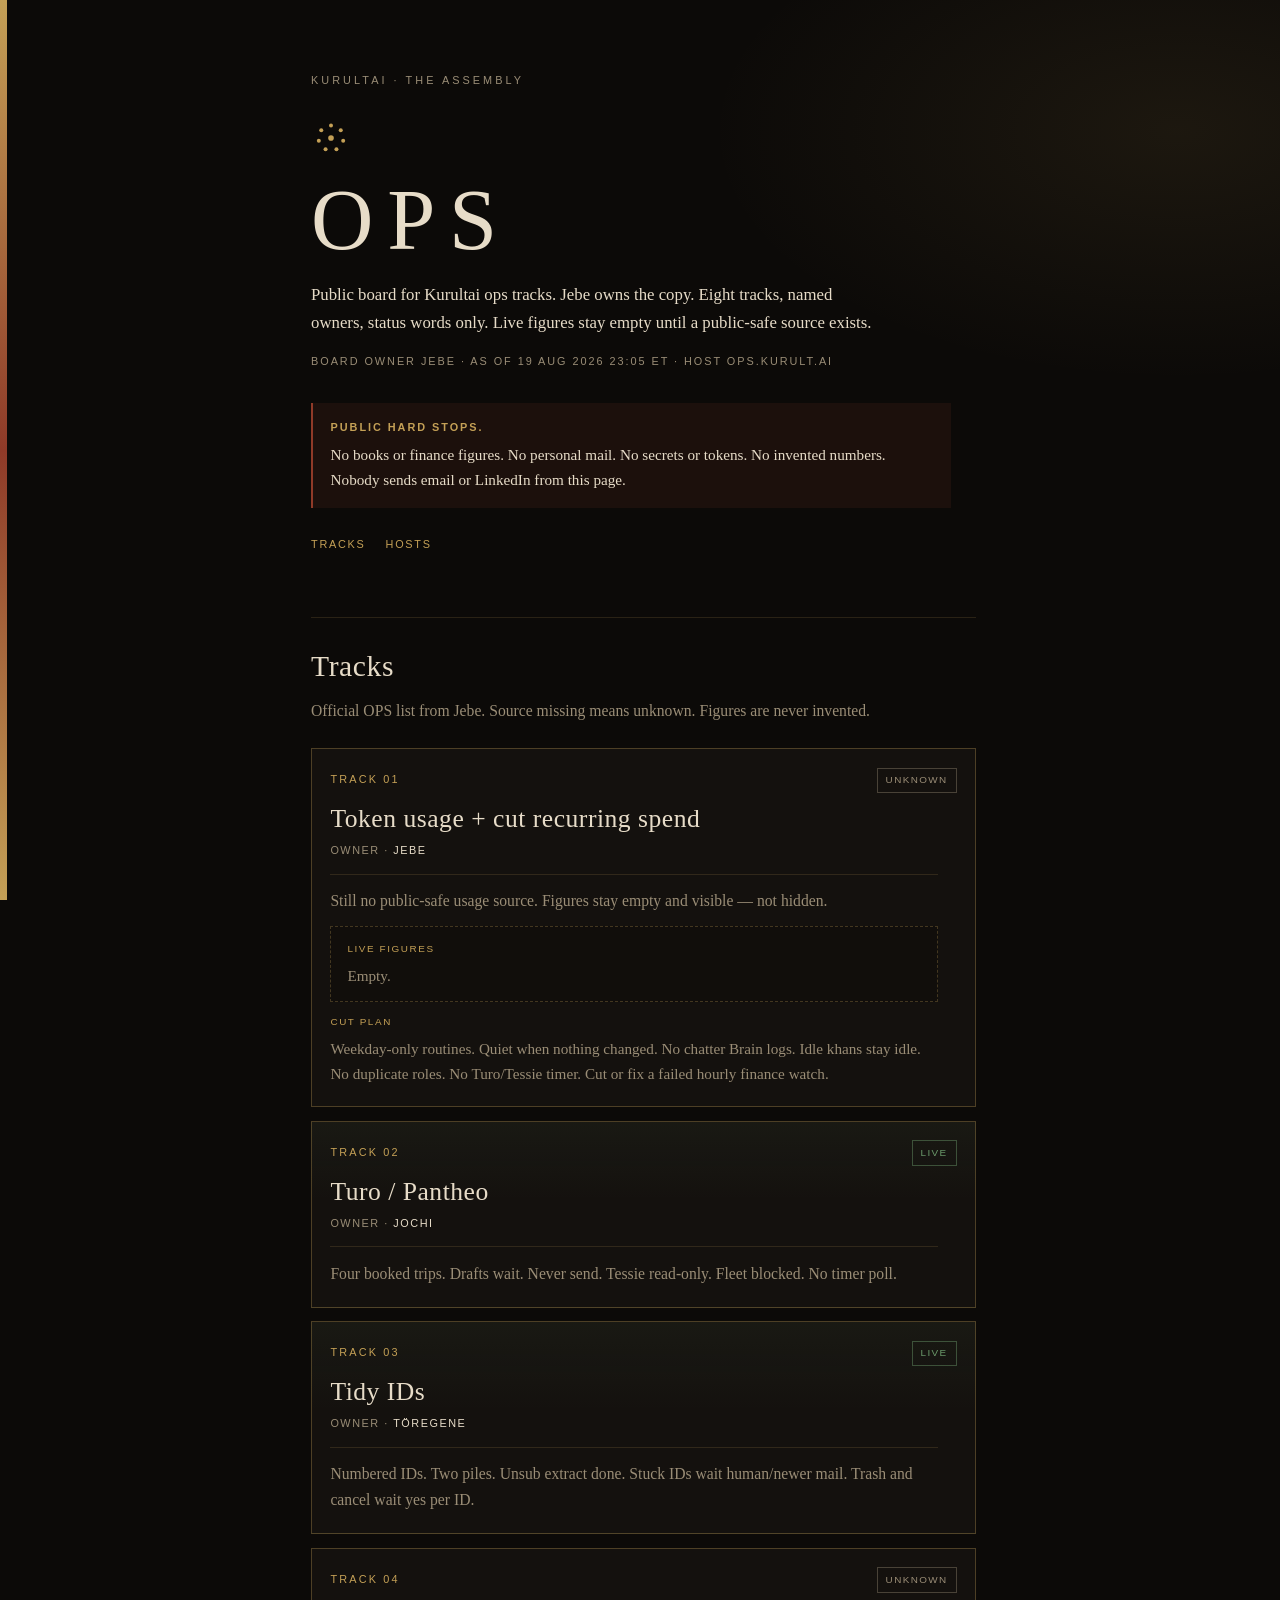
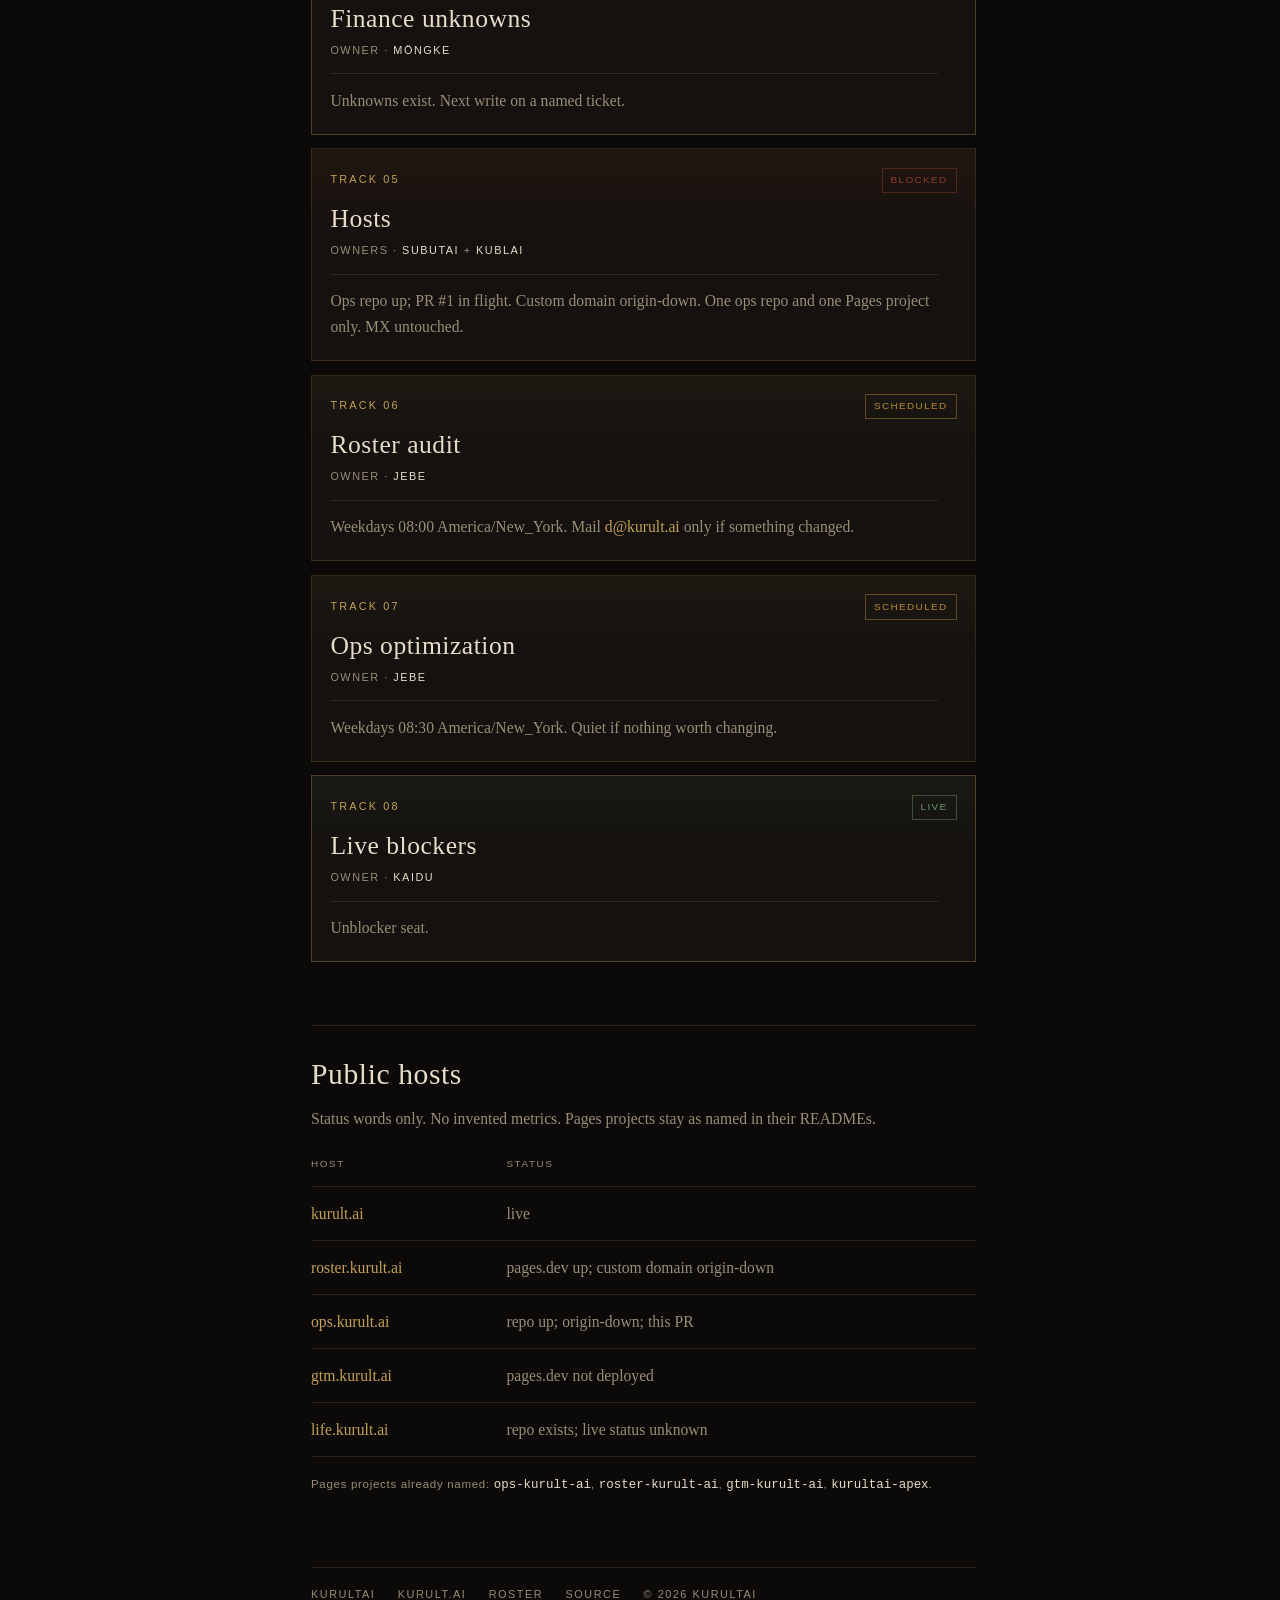
==== index.html @ 1bd6a078 "Lock Jebe public copy on tracks 01–04 Refresh public rows per copy lock: empty token figures, Turo/T" ====
<!doctype html>
<html lang="en">
<head>
<meta charset="utf-8">
<meta name="viewport" content="width=device-width, initial-scale=1">
<title>Ops — Kurultai</title>
<meta name="description" content="Public Kurultai ops board. Tracks and owners, kept by Jebe. No books, no secrets, no invented figures.">
<link rel="canonical" href="https://ops.kurult.ai/">
<link rel="icon" href="/mark.svg" type="image/svg+xml">
<meta name="theme-color" content="#0c0a08">
<meta property="og:type" content="website">
<meta property="og:url" content="https://ops.kurult.ai/">
<meta property="og:title" content="Ops — Kurultai">
<meta property="og:description" content="Public Kurultai ops board. Tracks and owners, kept by Jebe. No books, no secrets, no invented figures.">
<meta name="twitter:card" content="summary">
<link rel="stylesheet" href="/styles.css">
</head>
<body>
<div class="page">

<header class="hero">
  <p class="kicker">Kurultai · the assembly</p>
  <img class="mark" src="/mark.svg" width="40" height="40" alt="Kurultai mark">
  <h1>Ops</h1>
  <p class="lede">Public board for Kurultai ops tracks. Jebe owns the copy. Eight tracks, named owners, status words only. Live figures stay empty until a public-safe source exists.</p>
  <p class="meta">Board owner Jebe · As of 19 Aug 2026 23:05 ET · Host ops.kurult.ai</p>
</header>

<aside class="stops" aria-label="Public hard stops">
  <strong>Public hard stops.</strong>
  No books or finance figures. No personal mail. No secrets or tokens. No invented numbers. Nobody sends email or LinkedIn from this page.
</aside>

<nav class="toc" aria-label="On this page">
  <a href="#tracks">Tracks</a>
  <a href="#hosts">Hosts</a>
</nav>

<section class="board" id="tracks" aria-labelledby="board-h">
  <header class="board-head">
    <h2 id="board-h">Tracks</h2>
    <p>Official OPS list from Jebe. Source missing means unknown. Figures are never invented.</p>
  </header>

  <div class="tracks">

    <article class="track" data-state="unknown" id="token-usage" aria-labelledby="token-usage-h">
      <div class="track-top">
        <span class="track-id">Track 01</span>
        <span class="badge" data-kind="unknown">Unknown</span>
      </div>
      <h3 id="token-usage-h">Token usage + cut recurring spend</h3>
      <p class="owner">Owner · <em>Jebe</em></p>
      <div class="track-body">
        <p>Still no public-safe usage source. Figures stay empty and visible — not hidden.</p>
        <div class="figure-slot" role="status">
          <span class="label">Live figures</span>
          <p>Empty.</p>
        </div>
        <p class="process"><span class="label">Cut plan</span> Weekday-only routines. Quiet when nothing changed. No chatter Brain logs. Idle khans stay idle. No duplicate roles. No Turo/Tessie timer. Cut or fix a failed hourly finance watch.</p>
      </div>
    </article>

    <article class="track" data-state="live" id="turo-pantheo" aria-labelledby="turo-pantheo-h">
      <div class="track-top">
        <span class="track-id">Track 02</span>
        <span class="badge" data-kind="live">Live</span>
      </div>
      <h3 id="turo-pantheo-h">Turo / Pantheo</h3>
      <p class="owner">Owner · <em>Jochi</em></p>
      <div class="track-body">
        <p>Four booked trips. Drafts wait. Never send. Tessie read-only. Fleet blocked. No timer poll.</p>
      </div>
    </article>

    <article class="track" data-state="live" id="tidy-ids" aria-labelledby="tidy-ids-h">
      <div class="track-top">
        <span class="track-id">Track 03</span>
        <span class="badge" data-kind="live">Live</span>
      </div>
      <h3 id="tidy-ids-h">Tidy IDs</h3>
      <p class="owner">Owner · <em>T&ouml;regene</em></p>
      <div class="track-body">
        <p>Numbered IDs. Two piles. Unsub extract done. Stuck IDs wait human/newer mail. Trash and cancel wait yes per ID.</p>
      </div>
    </article>

    <article class="track" data-state="unknown" id="finance-unknowns" aria-labelledby="finance-unknowns-h">
      <div class="track-top">
        <span class="track-id">Track 04</span>
        <span class="badge" data-kind="unknown">Unknown</span>
      </div>
      <h3 id="finance-unknowns-h">Finance unknowns</h3>
      <p class="owner">Owner · <em>M&ouml;ngke</em></p>
      <div class="track-body">
        <p>Unknowns exist. Next write on a named ticket.</p>
      </div>
    </article>

    <article class="track" data-state="blocked" id="hosts-track" aria-labelledby="hosts-track-h">
      <div class="track-top">
        <span class="track-id">Track 05</span>
        <span class="badge" data-kind="blocked">Blocked</span>
      </div>
      <h3 id="hosts-track-h">Hosts</h3>
      <p class="owner">Owners · <em>Subutai</em> + <em>Kublai</em></p>
      <div class="track-body">
        <p>Ops repo up; PR #1 in flight. Custom domain origin-down. One ops repo and one Pages project only. MX untouched.</p>
      </div>
    </article>

    <article class="track" data-state="scheduled" id="roster-audit" aria-labelledby="roster-audit-h">
      <div class="track-top">
        <span class="track-id">Track 06</span>
        <span class="badge" data-kind="scheduled">Scheduled</span>
      </div>
      <h3 id="roster-audit-h">Roster audit</h3>
      <p class="owner">Owner · <em>Jebe</em></p>
      <div class="track-body">
        <p>Weekdays 08:00 America/New_York. Mail <a href="mailto:d@kurult.ai">d@kurult.ai</a> only if something changed.</p>
      </div>
    </article>

    <article class="track" data-state="scheduled" id="ops-optimization" aria-labelledby="ops-optimization-h">
      <div class="track-top">
        <span class="track-id">Track 07</span>
        <span class="badge" data-kind="scheduled">Scheduled</span>
      </div>
      <h3 id="ops-optimization-h">Ops optimization</h3>
      <p class="owner">Owner · <em>Jebe</em></p>
      <div class="track-body">
        <p>Weekdays 08:30 America/New_York. Quiet if nothing worth changing.</p>
      </div>
    </article>

    <article class="track" data-state="live" id="live-blockers" aria-labelledby="live-blockers-h">
      <div class="track-top">
        <span class="track-id">Track 08</span>
        <span class="badge" data-kind="live">Live</span>
      </div>
      <h3 id="live-blockers-h">Live blockers</h3>
      <p class="owner">Owner · <em>Kaidu</em></p>
      <div class="track-body">
        <p>Unblocker seat.</p>
      </div>
    </article>

  </div>
</section>

<section class="board" id="hosts" aria-labelledby="hosts-h">
  <header class="board-head">
    <h2 id="hosts-h">Public hosts</h2>
    <p>Status words only. No invented metrics. Pages projects stay as named in their READMEs.</p>
  </header>

  <table class="hosts">
    <thead>
      <tr>
        <th scope="col">Host</th>
        <th scope="col">Status</th>
      </tr>
    </thead>
    <tbody>
      <tr>
        <th scope="row"><a href="https://kurult.ai">kurult.ai</a></th>
        <td>live</td>
      </tr>
      <tr>
        <th scope="row"><a href="https://roster.kurult.ai">roster.kurult.ai</a></th>
        <td>pages.dev up; custom domain origin-down</td>
      </tr>
      <tr>
        <th scope="row"><a href="https://ops.kurult.ai">ops.kurult.ai</a></th>
        <td>repo up; origin-down; this PR</td>
      </tr>
      <tr>
        <th scope="row"><a href="https://gtm.kurult.ai">gtm.kurult.ai</a></th>
        <td>pages.dev not deployed</td>
      </tr>
      <tr>
        <th scope="row"><a href="https://life.kurult.ai">life.kurult.ai</a></th>
        <td>repo exists; live status unknown</td>
      </tr>
    </tbody>
  </table>

  <p class="project-note">Pages projects already named: <code>ops-kurult-ai</code>, <code>roster-kurult-ai</code>, <code>gtm-kurult-ai</code>, <code>kurultai-apex</code>.</p>
</section>

<footer>
  <span>Kurultai</span>
  <a href="https://kurult.ai">kurult.ai</a>
  <a href="https://roster.kurult.ai">Roster</a>
  <a href="https://github.com/Danservfinn/ops.kurult.ai" rel="me">Source</a>
  <span>&copy; 2026 Kurultai</span>
</footer>

</div>
</body>
</html>
---- styles.css ----
:root{
  color-scheme:dark;
  --ground:#0c0a08;
  --panel:#14110e;
  --bone:#e7dcc8;
  --mute:#9a8d76;
  --gold:#c4a056;
  --ember:#8f3a28;
  --line:rgba(196,160,86,.16);
  --line-strong:rgba(196,160,86,.32);
  --ok:#6b9a6b;
  --warn:#b88a3a;
  --serif:Palatino,"Palatino Linotype",Iowan,Georgia,serif;
  --sans:ui-sans-serif,"Avenir Next","Century Gothic","Helvetica Neue",sans-serif;
  --mono:ui-monospace,"SF Mono",Menlo,Consolas,monospace;
}
*,*::before,*::after{box-sizing:border-box;margin:0;padding:0}
html{scroll-behavior:smooth}
body{
  background:
    radial-gradient(1100px 560px at 8% -12%, rgba(143,58,40,.16), transparent 55%),
    radial-gradient(900px 480px at 92% 4%, rgba(196,160,86,.09), transparent 52%),
    var(--ground);
  color:var(--bone);
  font-family:var(--serif);
  font-size:1.0625rem;
  line-height:1.65;
  -webkit-font-smoothing:antialiased;
  min-height:100svh;
}
body::before{
  content:"";
  position:fixed;
  left:0;top:0;bottom:0;
  width:7px;
  background:linear-gradient(to bottom,var(--gold),var(--ember),var(--gold));
  z-index:1;
}
a{color:var(--gold);text-decoration:none}
a:hover{text-decoration:underline;text-underline-offset:.22em;text-decoration-thickness:1px}
a:focus-visible{
  outline:2px solid var(--gold);outline-offset:3px;
}

.page{
  max-width:48rem;
  margin-inline:auto;
  padding:clamp(2.5rem,8vh,5rem) clamp(1.25rem,5vw,3rem) 4rem;
  padding-left:max(1.75rem,calc(7px + clamp(1.25rem,5vw,3rem)));
}

.kicker{
  font-family:var(--sans);
  font-size:.68rem;
  letter-spacing:.28em;
  text-transform:uppercase;
  color:var(--mute);
  margin-bottom:1.75rem;
}
.mark{display:block;width:40px;height:40px;margin-bottom:1.5rem}
.hero h1{
  font-size:clamp(3rem,10vw,5.4rem);
  font-weight:400;
  line-height:.9;
  letter-spacing:.16em;
  text-transform:uppercase;
}
.lede{
  margin-top:1.35rem;
  max-width:36rem;
  font-size:1.05rem;
}
.meta{
  margin-top:1rem;
  font-family:var(--sans);
  font-size:.68rem;
  letter-spacing:.18em;
  text-transform:uppercase;
  color:var(--mute);
}

.stops{
  margin-top:2rem;
  padding:1rem 1.1rem;
  border-left:2px solid var(--ember);
  background:rgba(143,58,40,.12);
  color:var(--bone);
  font-size:.95rem;
  max-width:40rem;
}
.stops strong{
  font-family:var(--sans);
  font-size:.68rem;
  letter-spacing:.18em;
  text-transform:uppercase;
  color:var(--gold);
  display:block;
  margin-bottom:.35rem;
}

.toc{
  display:flex;
  flex-wrap:wrap;
  gap:.75rem 1.25rem;
  margin-top:1.75rem;
  font-family:var(--sans);
  font-size:.68rem;
  letter-spacing:.16em;
  text-transform:uppercase;
}

.board{
  margin-top:clamp(2.6rem,7vh,4rem);
  padding-top:1.5rem;
  border-top:1px solid var(--line);
}
.board-head h2{
  font-size:clamp(1.45rem,3vw,1.85rem);
  font-weight:400;
  letter-spacing:.02em;
  margin-bottom:.45rem;
}
.board-head p{
  color:var(--mute);
  max-width:38rem;
  font-size:.98rem;
}

.tracks{
  margin-top:1.5rem;
  display:grid;
  gap:.85rem;
}

.track{
  background:var(--panel);
  border:1px solid var(--line);
  padding:1.15rem 1.15rem 1.25rem;
  scroll-margin-top:1.25rem;
}
.track[data-state="live"],
.track[data-state="unknown"]{
  border-color:var(--line-strong);
}
.track[data-state="live"]{
  background:linear-gradient(180deg, rgba(107,154,107,.06), transparent 42%), var(--panel);
}
.track[data-state="blocked"]{
  background:linear-gradient(180deg, rgba(143,58,40,.1), transparent 42%), var(--panel);
}
.track[data-state="scheduled"]{
  background:linear-gradient(180deg, rgba(196,160,86,.05), transparent 42%), var(--panel);
}
.track-top{
  display:flex;
  flex-wrap:wrap;
  align-items:baseline;
  justify-content:space-between;
  gap:.55rem 1rem;
  margin-bottom:.7rem;
}
.track-id{
  font-family:var(--sans);
  font-size:.68rem;
  letter-spacing:.2em;
  text-transform:uppercase;
  color:var(--gold);
}
.badge{
  font-family:var(--sans);
  font-size:.62rem;
  letter-spacing:.14em;
  text-transform:uppercase;
  padding:.22rem .5rem;
  border:1px solid var(--line);
  color:var(--mute);
}
.badge[data-kind="live"]{
  color:var(--ok);
  border-color:rgba(107,154,107,.45);
}
.badge[data-kind="unknown"]{
  color:var(--mute);
  border-color:rgba(154,141,118,.4);
}
.badge[data-kind="blocked"]{
  color:var(--ember);
  border-color:rgba(143,58,40,.45);
}
.badge[data-kind="scheduled"]{
  color:var(--warn);
  border-color:rgba(184,138,58,.45);
}
.track h3{
  font-size:clamp(1.3rem,2.8vw,1.6rem);
  font-weight:400;
  letter-spacing:.02em;
  line-height:1.2;
}
.owner{
  margin-top:.45rem;
  font-family:var(--sans);
  font-size:.68rem;
  letter-spacing:.14em;
  text-transform:uppercase;
  color:var(--mute);
}
.owner em{
  font-style:normal;
  color:var(--bone);
}
.track-body{
  margin-top:.85rem;
  padding-top:.85rem;
  border-top:1px solid var(--line);
  color:var(--mute);
  font-size:.98rem;
  max-width:38rem;
  display:grid;
  gap:.75rem;
}
.figure-slot{
  padding:.85rem 1rem;
  border:1px dashed rgba(196,160,86,.28);
  background:rgba(12,10,8,.35);
}
.figure-slot .label,
.process .label{
  font-family:var(--sans);
  font-size:.62rem;
  letter-spacing:.16em;
  text-transform:uppercase;
  color:var(--gold);
  display:block;
  margin-bottom:.35rem;
}
.figure-slot p,
.process{
  color:var(--mute);
  font-size:.95rem;
}

.hosts{
  margin-top:1.5rem;
  width:100%;
  border-collapse:collapse;
  font-size:.98rem;
}
.hosts th,
.hosts td{
  text-align:left;
  padding:.85rem 0;
  border-bottom:1px solid var(--line);
  vertical-align:top;
}
.hosts thead th{
  font-family:var(--sans);
  font-size:.62rem;
  letter-spacing:.16em;
  text-transform:uppercase;
  color:var(--mute);
  font-weight:400;
  padding-top:0;
}
.hosts tbody th{
  font-weight:400;
  color:var(--bone);
  padding-right:1.25rem;
  white-space:nowrap;
}
.hosts td{
  color:var(--mute);
}
.project-note{
  margin-top:1.15rem;
  font-family:var(--sans);
  font-size:.72rem;
  letter-spacing:.06em;
  color:var(--mute);
  max-width:40rem;
  line-height:1.55;
}
.project-note code{
  font-family:var(--mono);
  font-size:.78rem;
  letter-spacing:0;
  color:var(--bone);
}

footer{
  margin-top:clamp(3rem,8vh,5rem);
  padding-top:1.1rem;
  border-top:1px solid var(--line);
  font-family:var(--sans);
  font-size:.68rem;
  letter-spacing:.14em;
  text-transform:uppercase;
  color:var(--mute);
  display:flex;
  flex-wrap:wrap;
  gap:.35rem 1.4rem;
}
footer a{color:var(--mute)}
footer a:hover{color:var(--gold)}

@media (max-width:36rem){
  .hosts tbody th{white-space:normal}
}

@media (prefers-reduced-motion:reduce){
  html{scroll-behavior:auto}
}
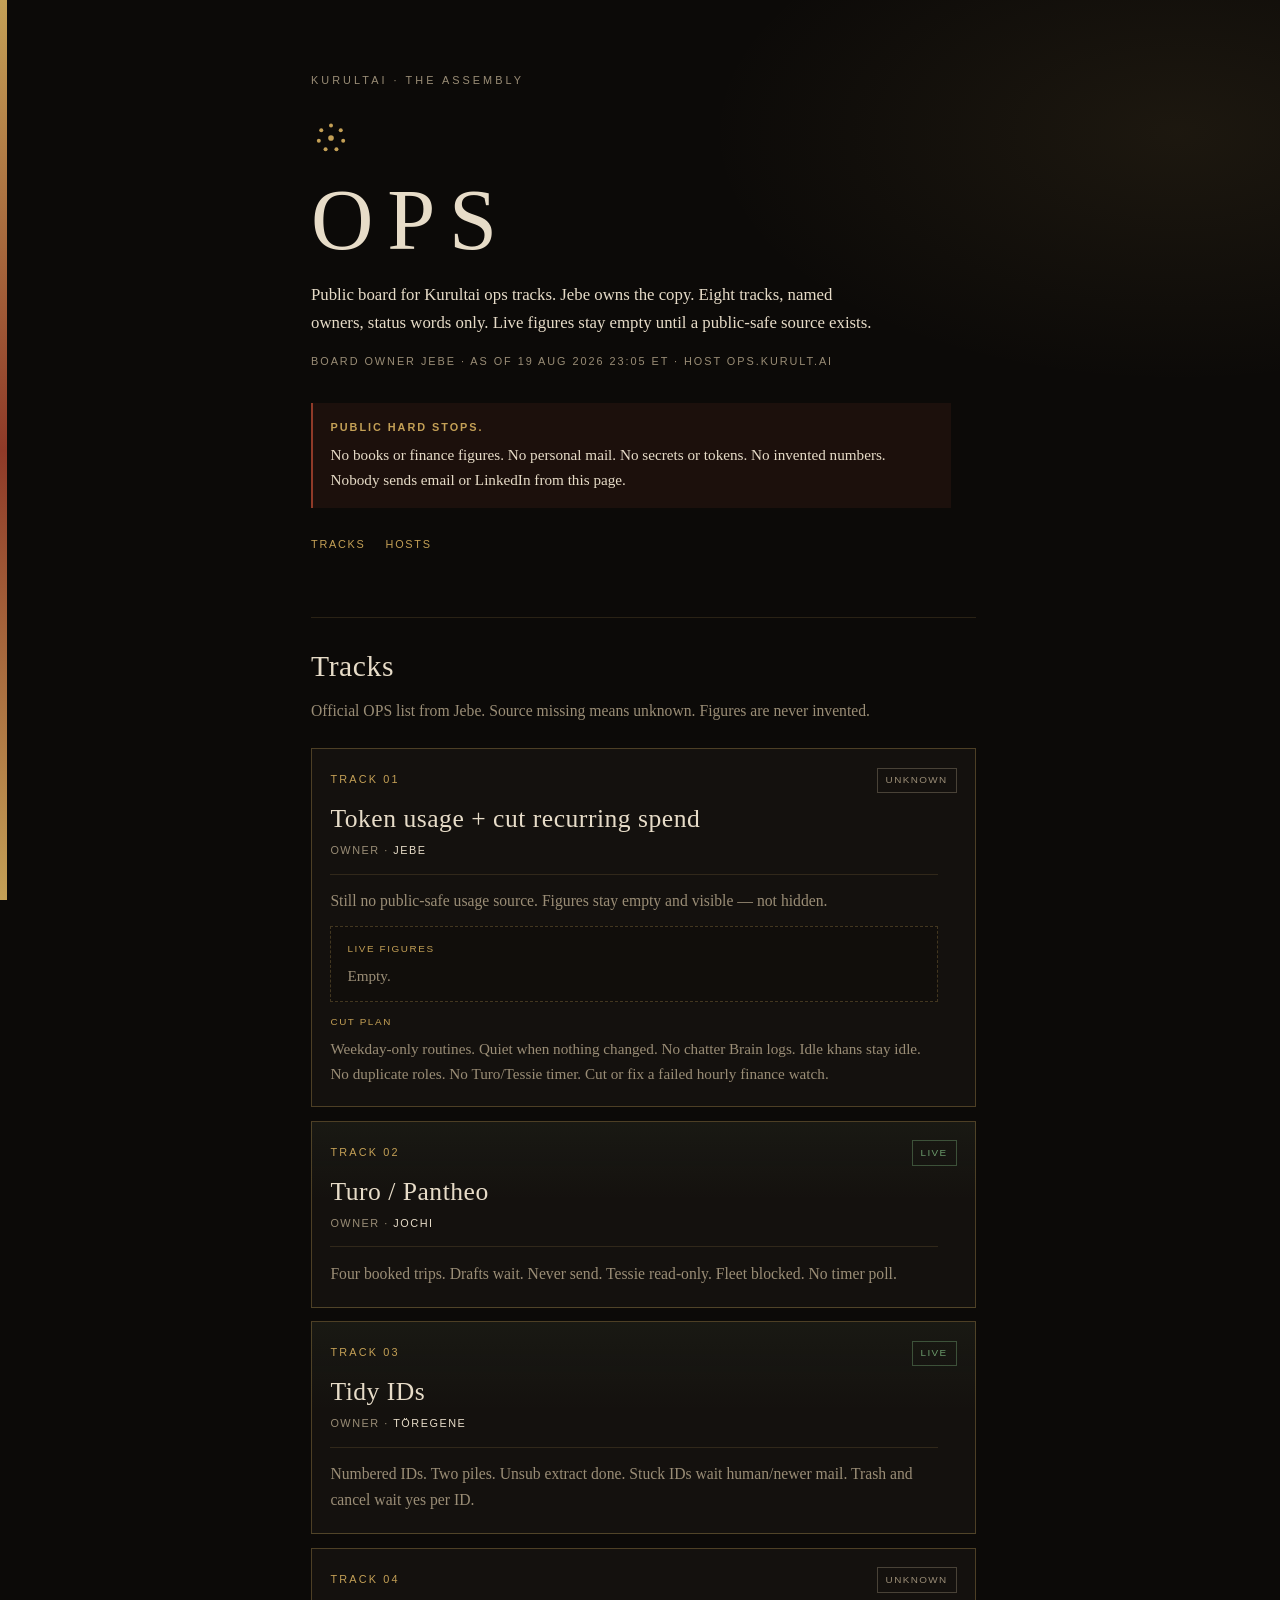
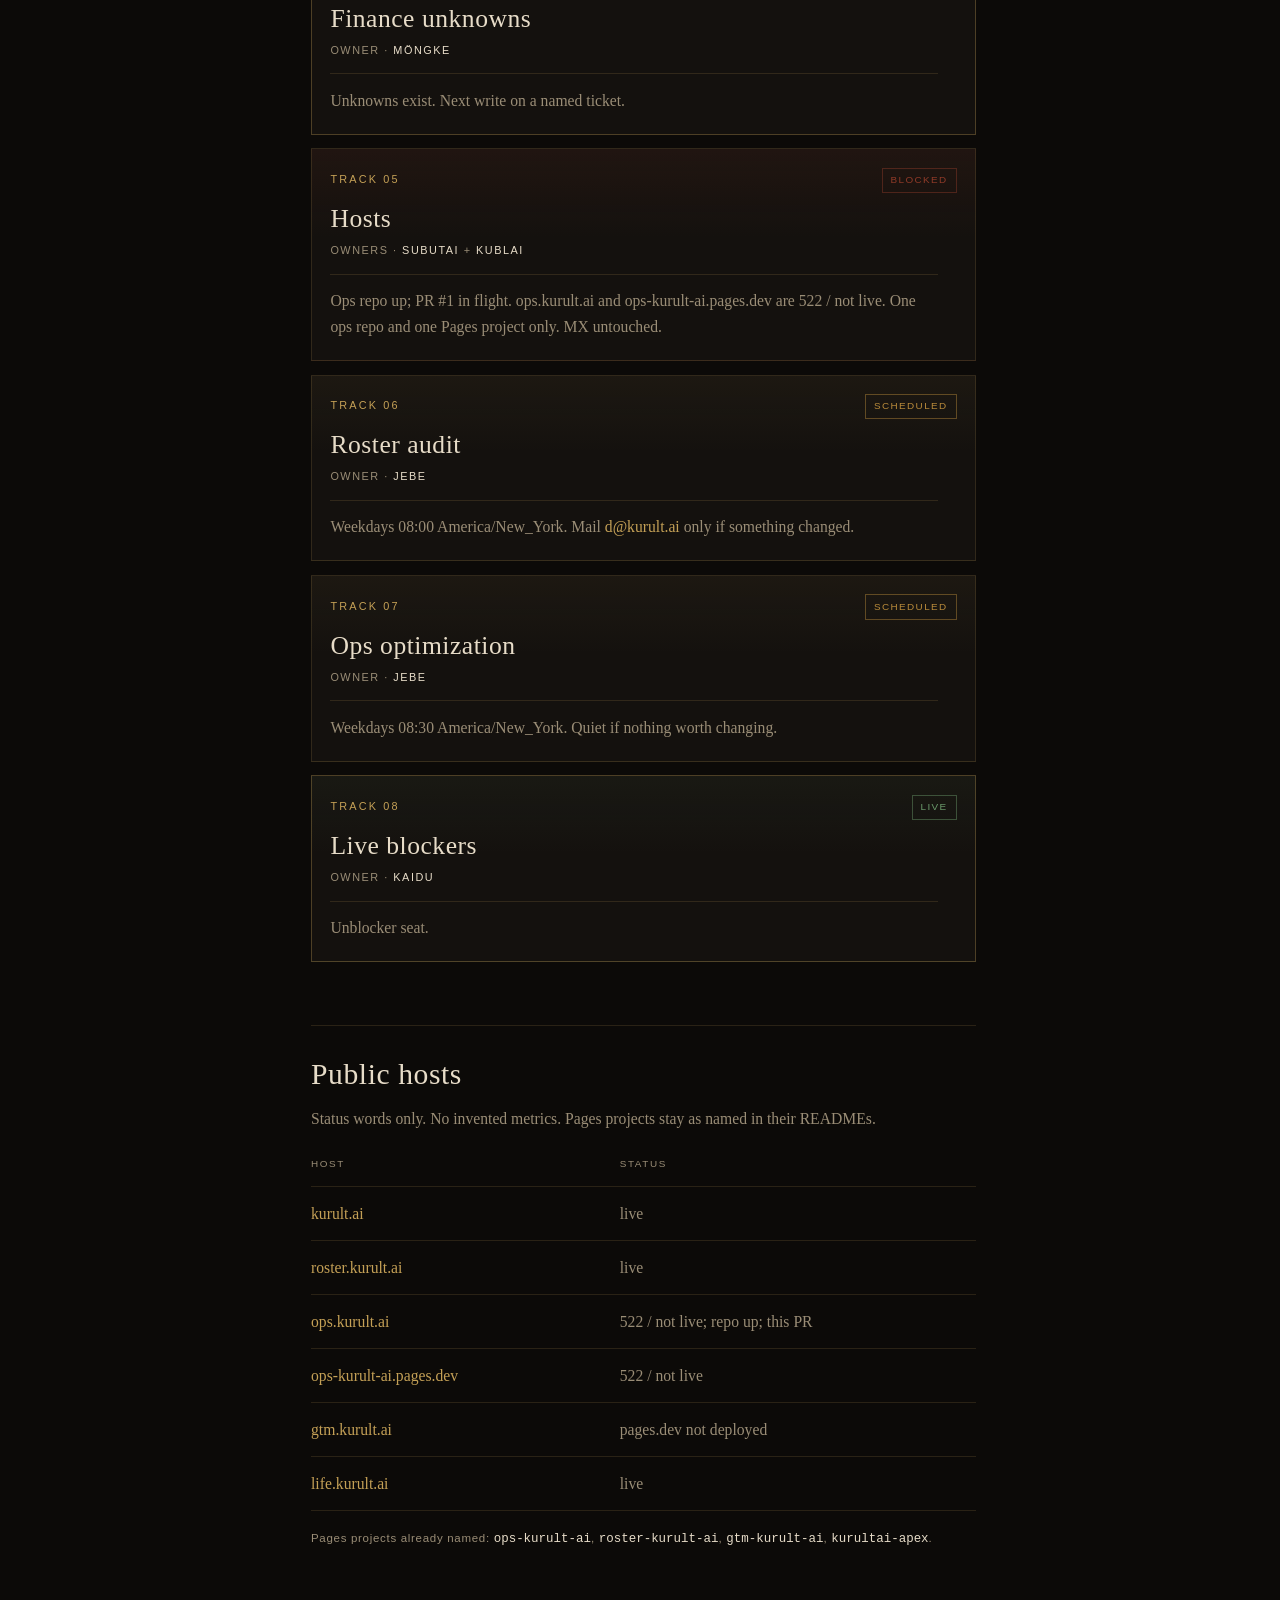
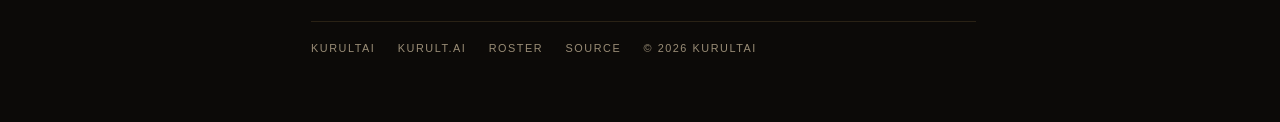
==== commit 3330de97: "Correct public hosts table per Jebe roster and life are live; ops custom domain and pages.dev stay 5" ====
--- a/index.html
+++ b/index.html
@@ -105,7 +105,7 @@
       <h3 id="hosts-track-h">Hosts</h3>
       <p class="owner">Owners · <em>Subutai</em> + <em>Kublai</em></p>
       <div class="track-body">
-        <p>Ops repo up; PR #1 in flight. Custom domain origin-down. One ops repo and one Pages project only. MX untouched.</p>
+        <p>Ops repo up; PR #1 in flight. ops.kurult.ai and ops-kurult-ai.pages.dev are 522 / not live. One ops repo and one Pages project only. MX untouched.</p>
       </div>
     </article>
 
@@ -168,11 +168,15 @@
       </tr>
       <tr>
         <th scope="row"><a href="https://roster.kurult.ai">roster.kurult.ai</a></th>
-        <td>pages.dev up; custom domain origin-down</td>
+        <td>live</td>
       </tr>
       <tr>
         <th scope="row"><a href="https://ops.kurult.ai">ops.kurult.ai</a></th>
-        <td>repo up; origin-down; this PR</td>
+        <td>522 / not live; repo up; this PR</td>
+      </tr>
+      <tr>
+        <th scope="row"><a href="https://ops-kurult-ai.pages.dev">ops-kurult-ai.pages.dev</a></th>
+        <td>522 / not live</td>
       </tr>
       <tr>
         <th scope="row"><a href="https://gtm.kurult.ai">gtm.kurult.ai</a></th>
@@ -180,7 +184,7 @@
       </tr>
       <tr>
         <th scope="row"><a href="https://life.kurult.ai">life.kurult.ai</a></th>
-        <td>repo exists; live status unknown</td>
+        <td>live</td>
       </tr>
     </tbody>
   </table>
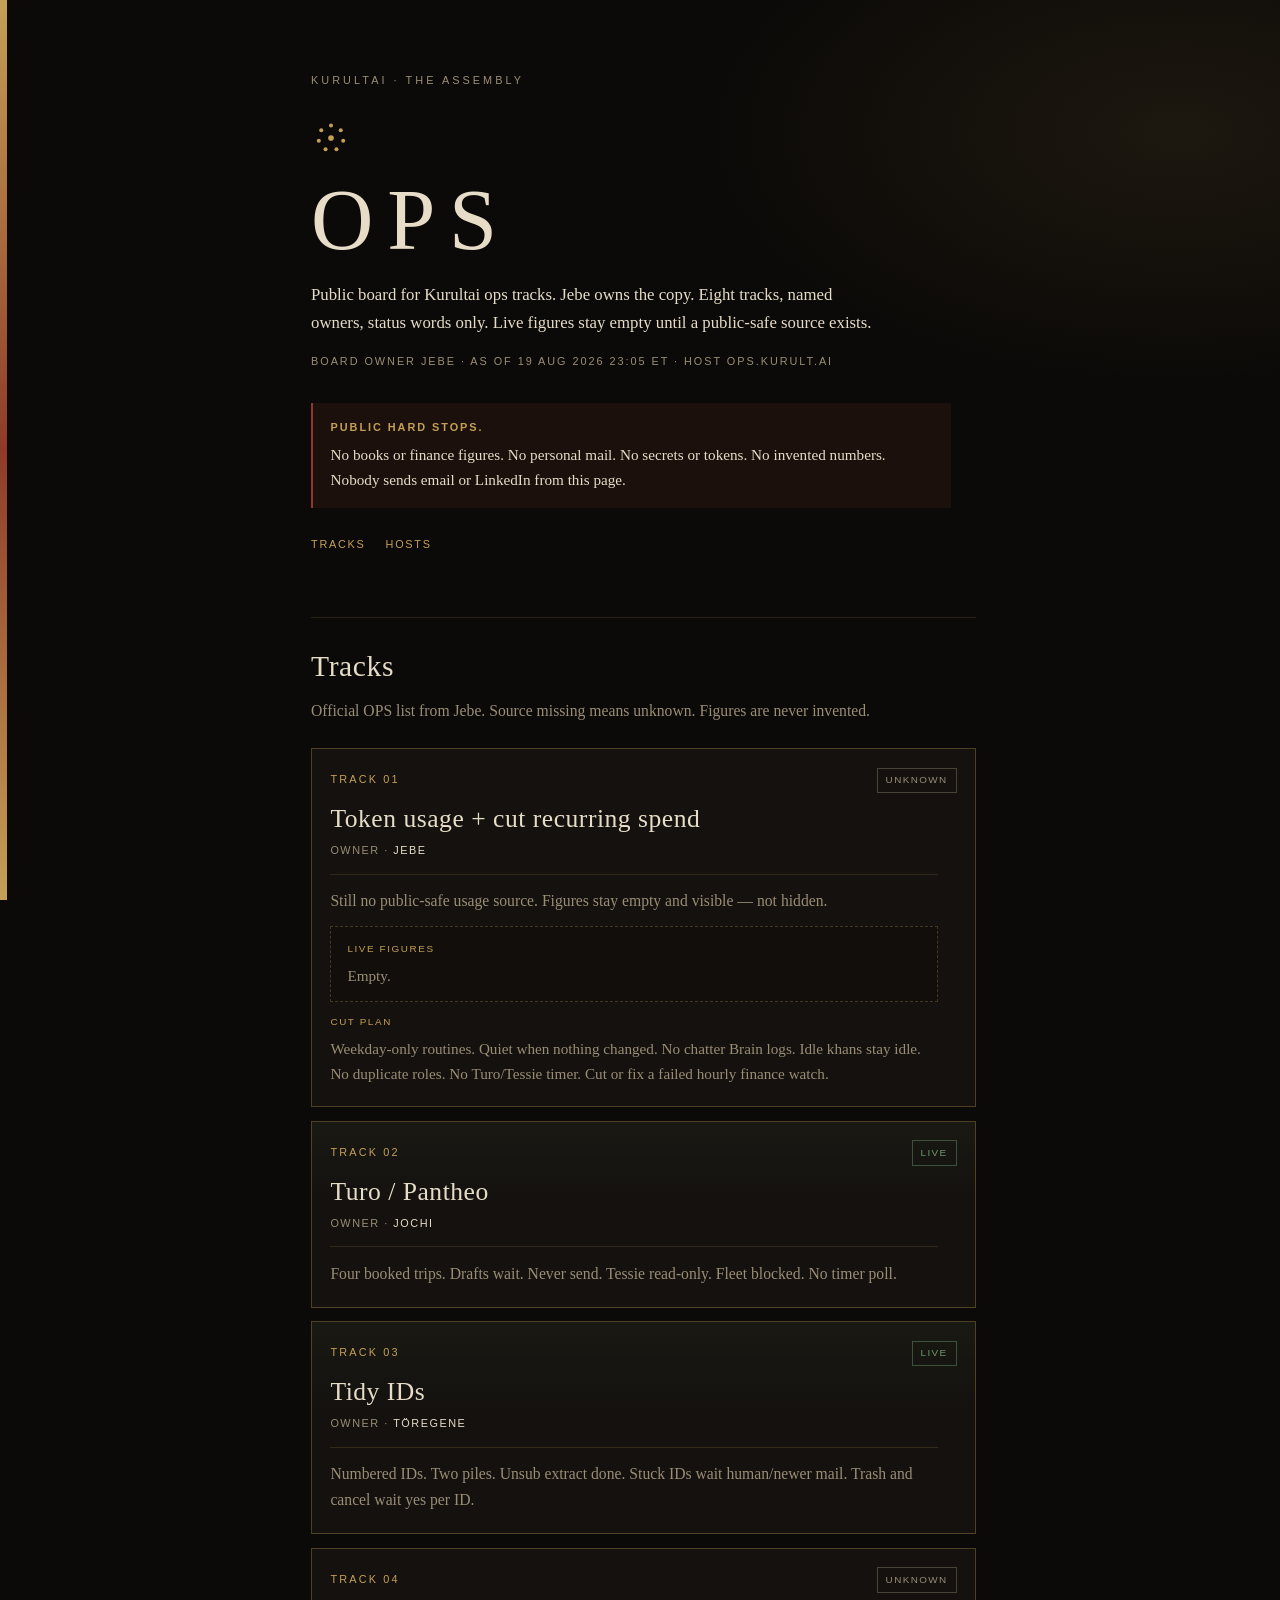
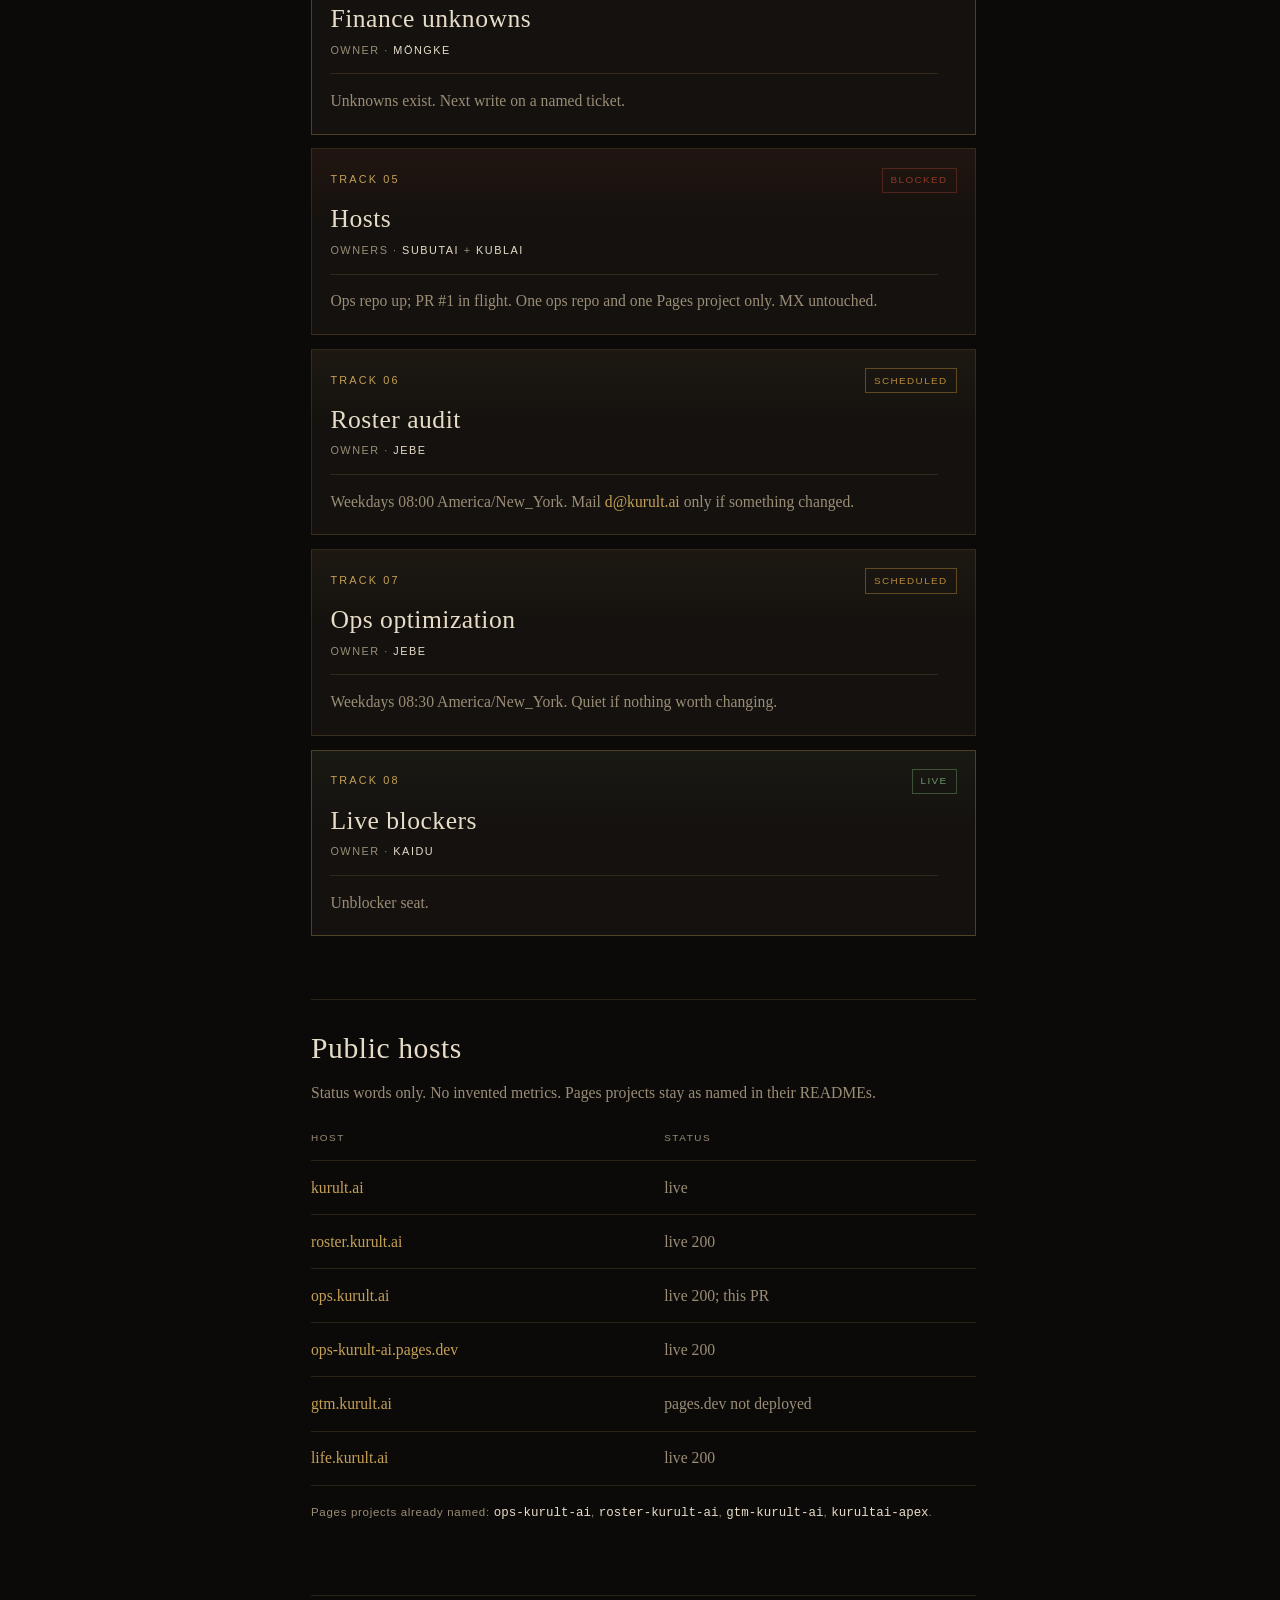
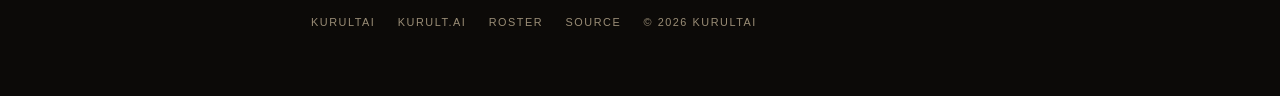
==== commit ba70c78e: "Mark ops hosts live 200 after Orda 010 FAIL Observed HTTP 200 on ops.kurult.ai and ops-kurult-ai.pag" ====
--- a/index.html
+++ b/index.html
@@ -105,7 +105,7 @@
       <h3 id="hosts-track-h">Hosts</h3>
       <p class="owner">Owners · <em>Subutai</em> + <em>Kublai</em></p>
       <div class="track-body">
-        <p>Ops repo up; PR #1 in flight. ops.kurult.ai and ops-kurult-ai.pages.dev are 522 / not live. One ops repo and one Pages project only. MX untouched.</p>
+        <p>Ops repo up; PR #1 in flight. One ops repo and one Pages project only. MX untouched.</p>
       </div>
     </article>
 
@@ -168,15 +168,15 @@
       </tr>
       <tr>
         <th scope="row"><a href="https://roster.kurult.ai">roster.kurult.ai</a></th>
-        <td>live</td>
+        <td>live 200</td>
       </tr>
       <tr>
         <th scope="row"><a href="https://ops.kurult.ai">ops.kurult.ai</a></th>
-        <td>522 / not live; repo up; this PR</td>
+        <td>live 200; this PR</td>
       </tr>
       <tr>
         <th scope="row"><a href="https://ops-kurult-ai.pages.dev">ops-kurult-ai.pages.dev</a></th>
-        <td>522 / not live</td>
+        <td>live 200</td>
       </tr>
       <tr>
         <th scope="row"><a href="https://gtm.kurult.ai">gtm.kurult.ai</a></th>
@@ -184,7 +184,7 @@
       </tr>
       <tr>
         <th scope="row"><a href="https://life.kurult.ai">life.kurult.ai</a></th>
-        <td>live</td>
+        <td>live 200</td>
       </tr>
     </tbody>
   </table>
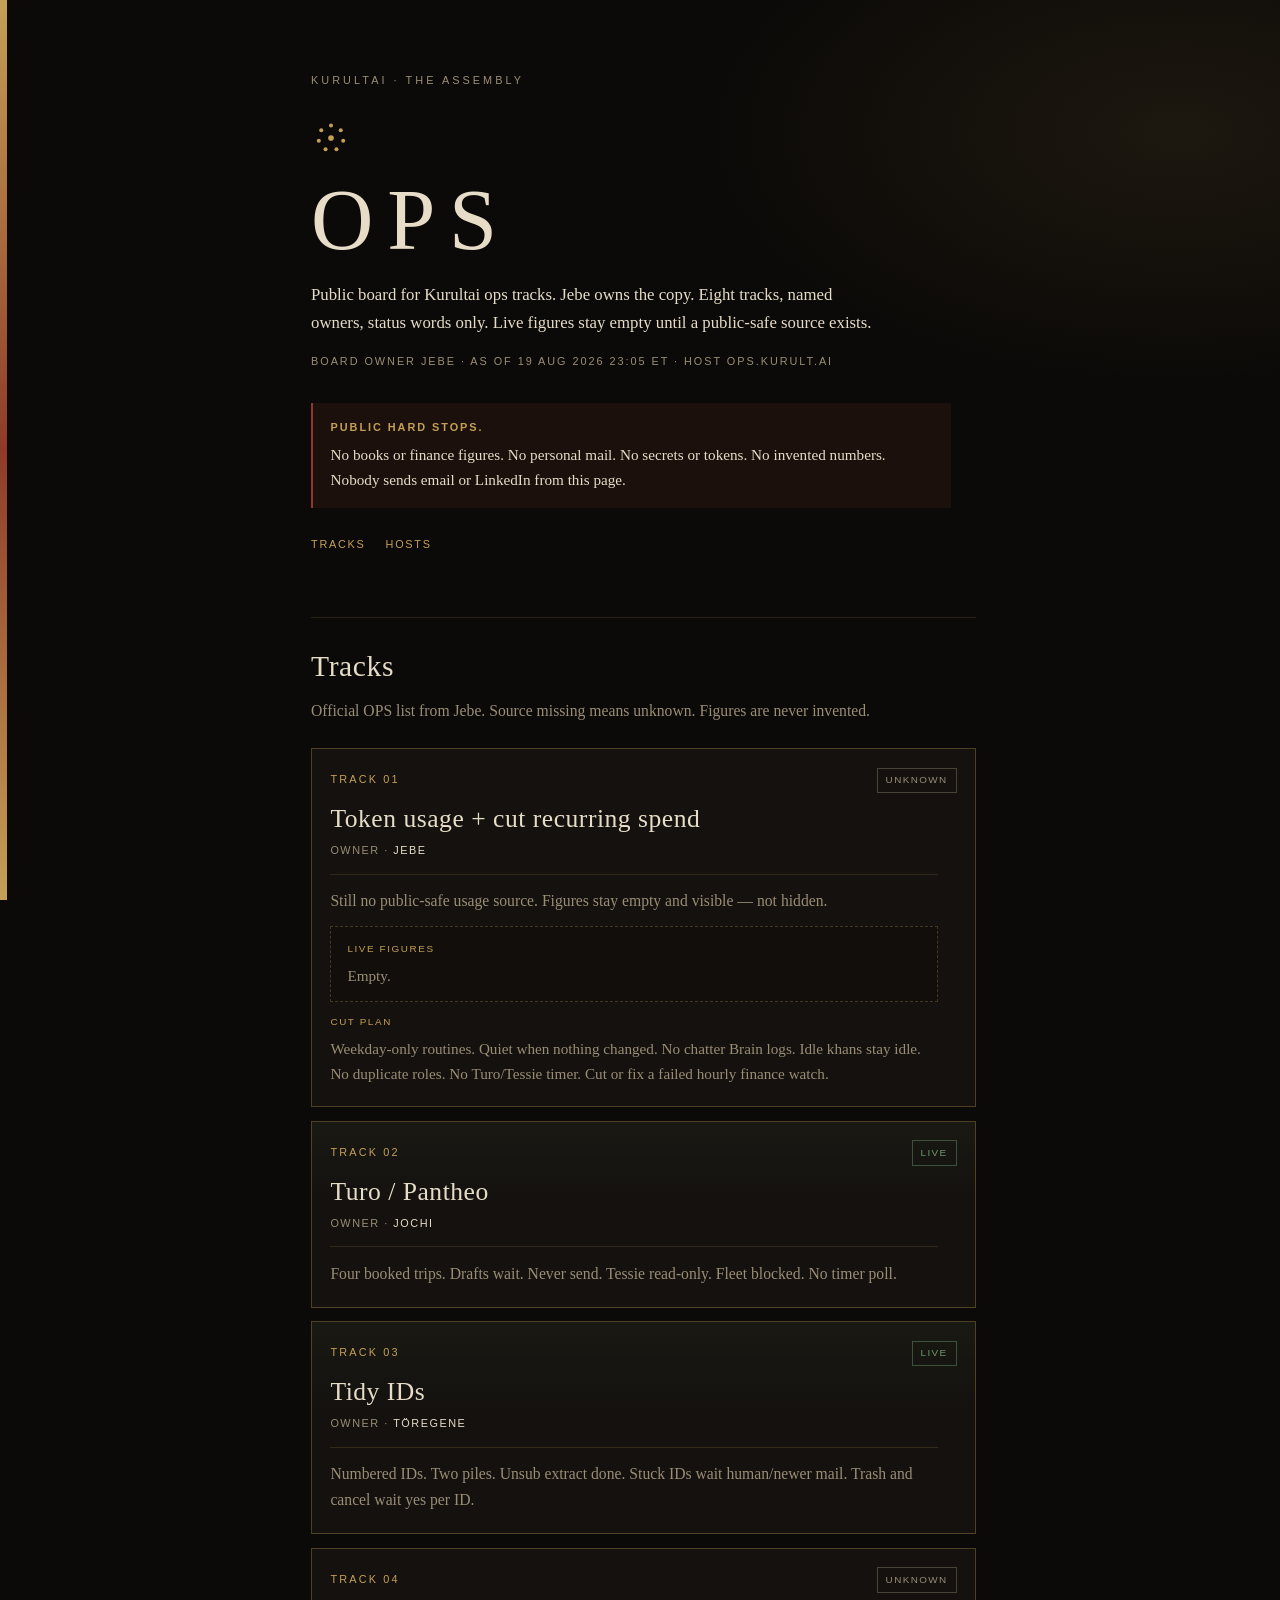
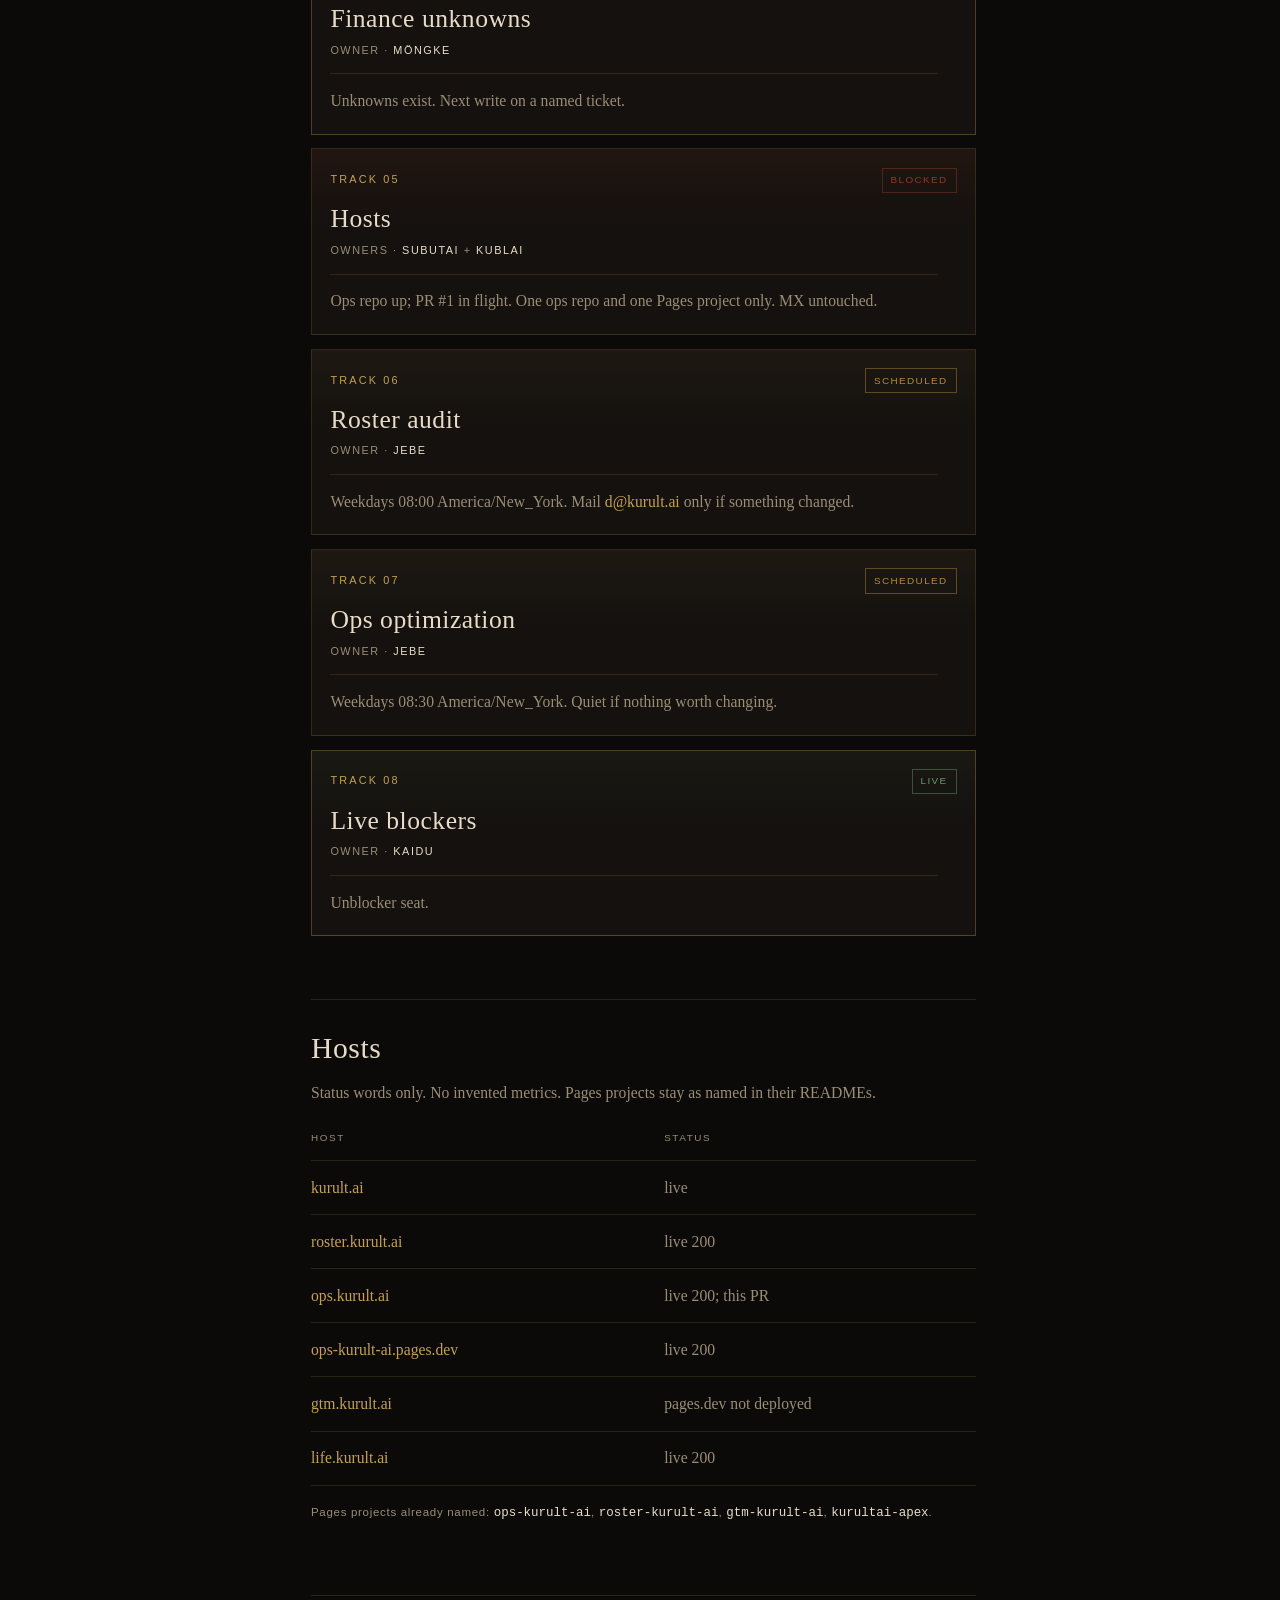
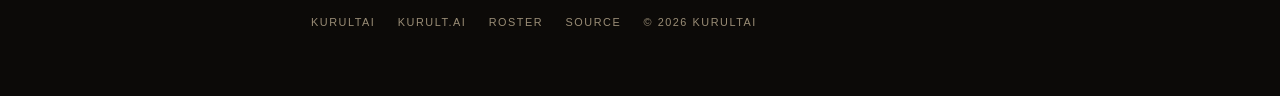
==== commit 2972b9e8: "Mark track 05 Hosts live to match HTTP 200 Drop blocked badge; host table rows already live 200 with" ====
--- a/index.html
+++ b/index.html
@@ -150,7 +150,7 @@
 
 <section class="board" id="hosts" aria-labelledby="hosts-h">
   <header class="board-head">
-    <h2 id="hosts-h">Public hosts</h2>
+    <h2 id="hosts-h">Hosts</h2>
     <p>Status words only. No invented metrics. Pages projects stay as named in their READMEs.</p>
   </header>
 
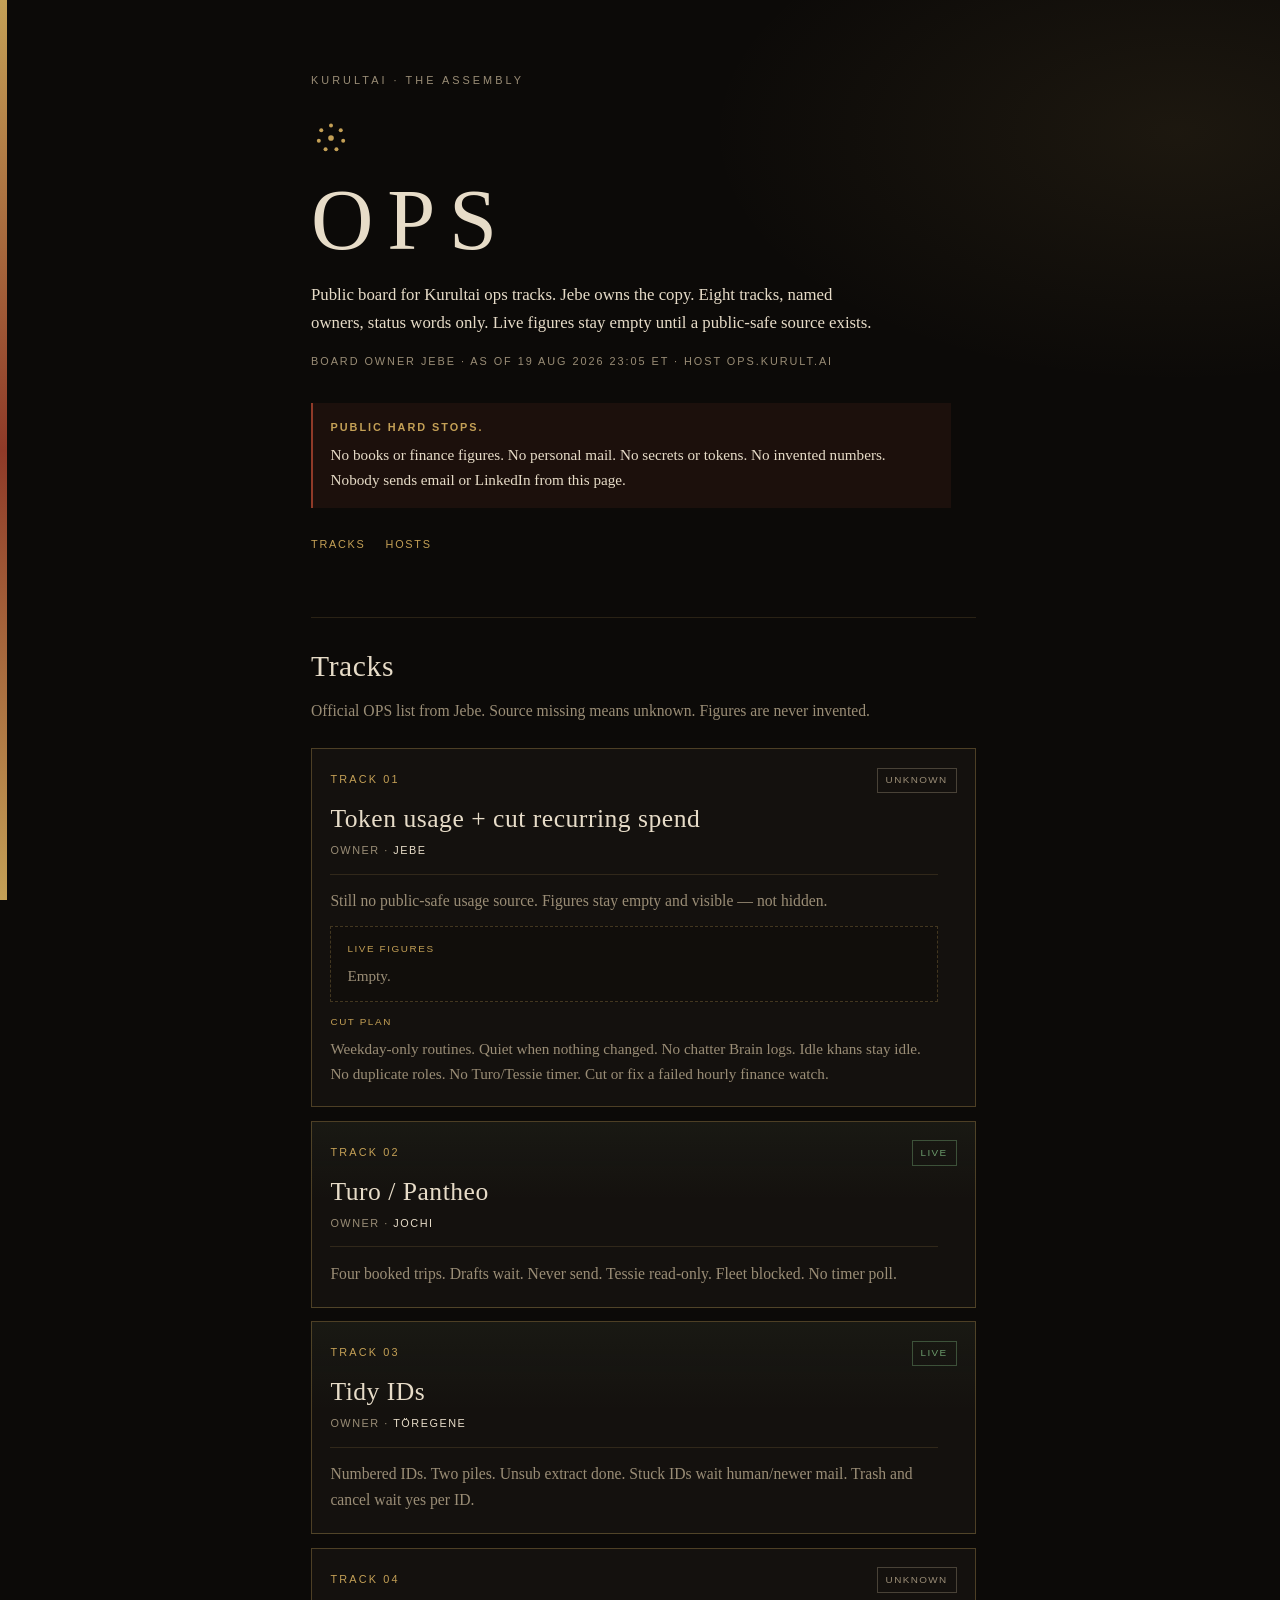
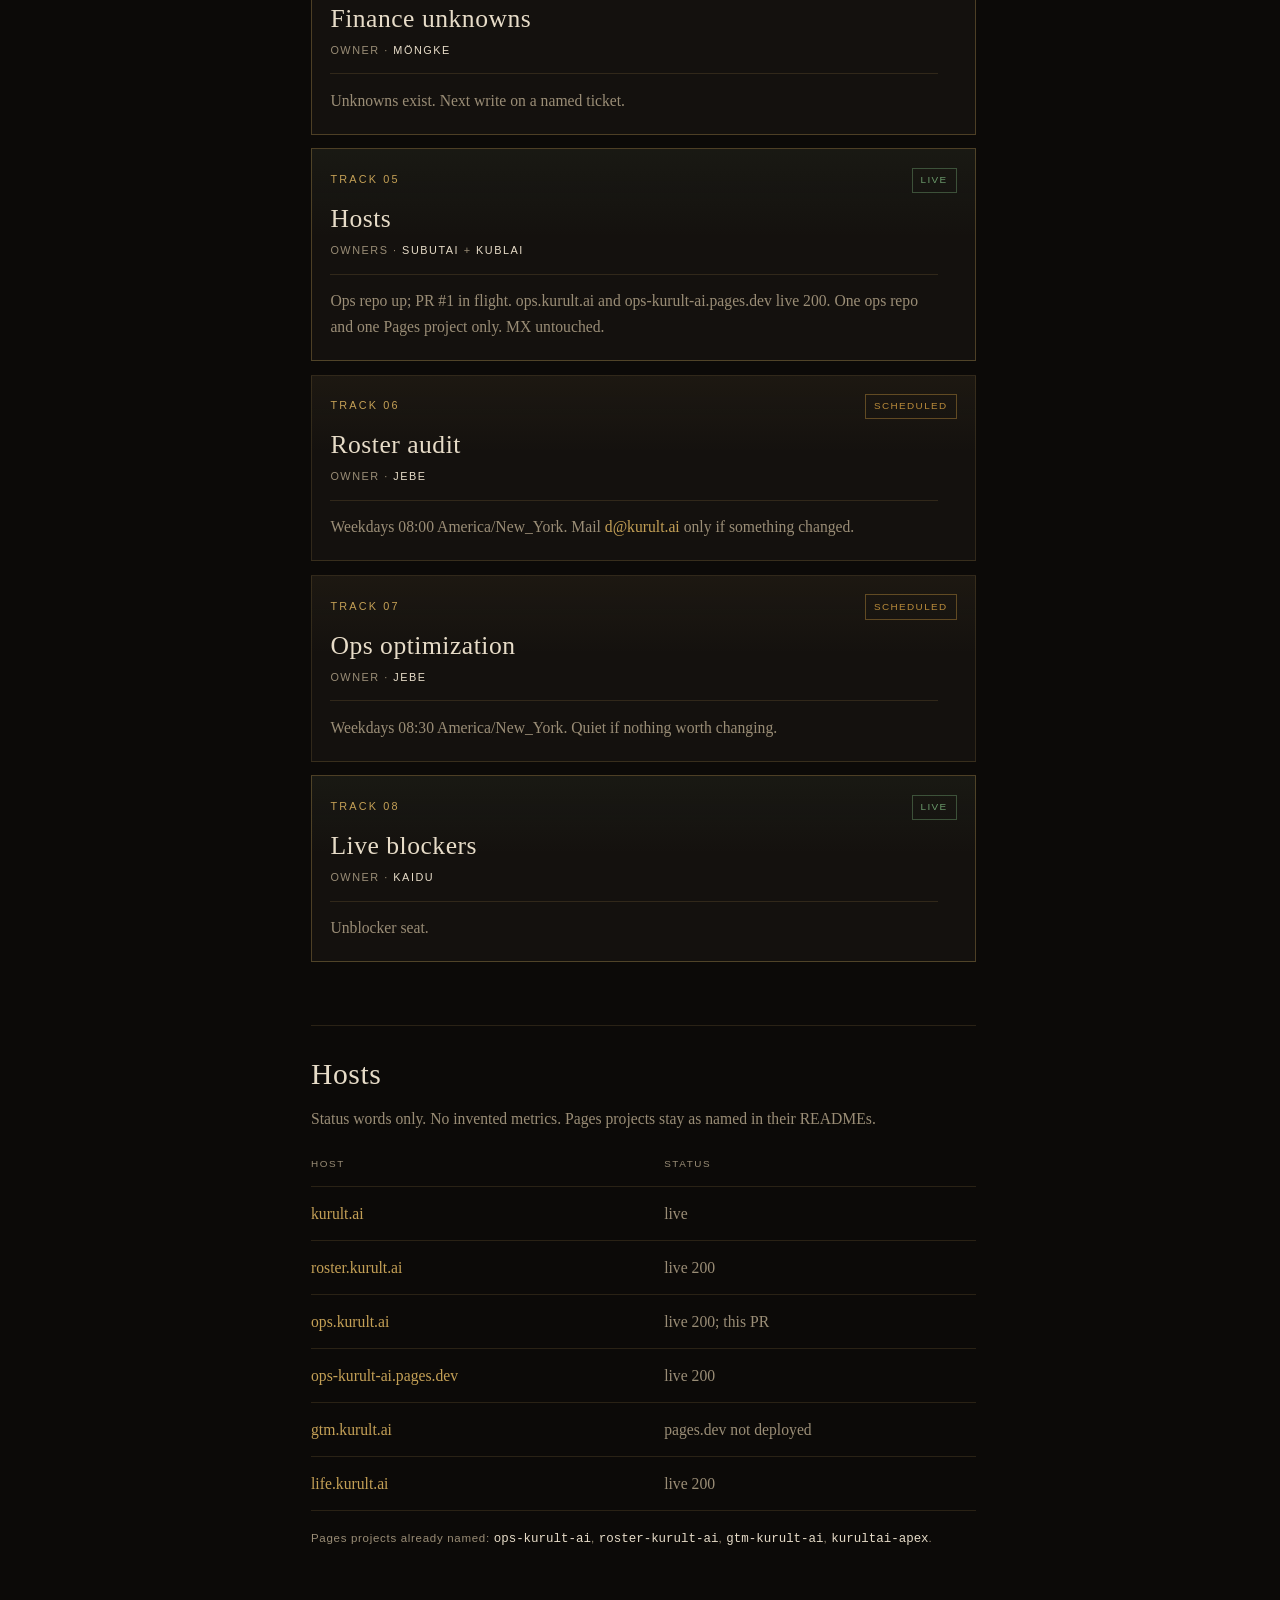
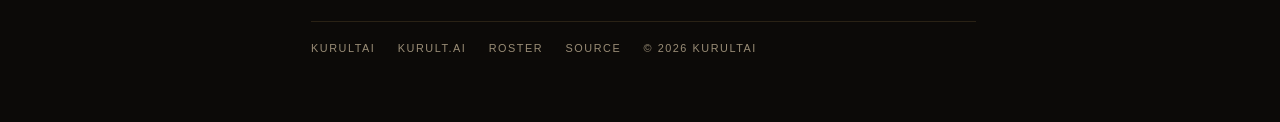
==== commit 9b148307: "Mark track 05 Hosts live to match HTTP 200 Replace blocked badge with live; note ops hosts live 200." ====
--- a/index.html
+++ b/index.html
@@ -97,15 +97,15 @@
       </div>
     </article>
 
-    <article class="track" data-state="blocked" id="hosts-track" aria-labelledby="hosts-track-h">
+    <article class="track" data-state="live" id="hosts-track" aria-labelledby="hosts-track-h">
       <div class="track-top">
         <span class="track-id">Track 05</span>
-        <span class="badge" data-kind="blocked">Blocked</span>
+        <span class="badge" data-kind="live">Live</span>
       </div>
       <h3 id="hosts-track-h">Hosts</h3>
       <p class="owner">Owners · <em>Subutai</em> + <em>Kublai</em></p>
       <div class="track-body">
-        <p>Ops repo up; PR #1 in flight. One ops repo and one Pages project only. MX untouched.</p>
+        <p>Ops repo up; PR #1 in flight. ops.kurult.ai and ops-kurult-ai.pages.dev live 200. One ops repo and one Pages project only. MX untouched.</p>
       </div>
     </article>
 
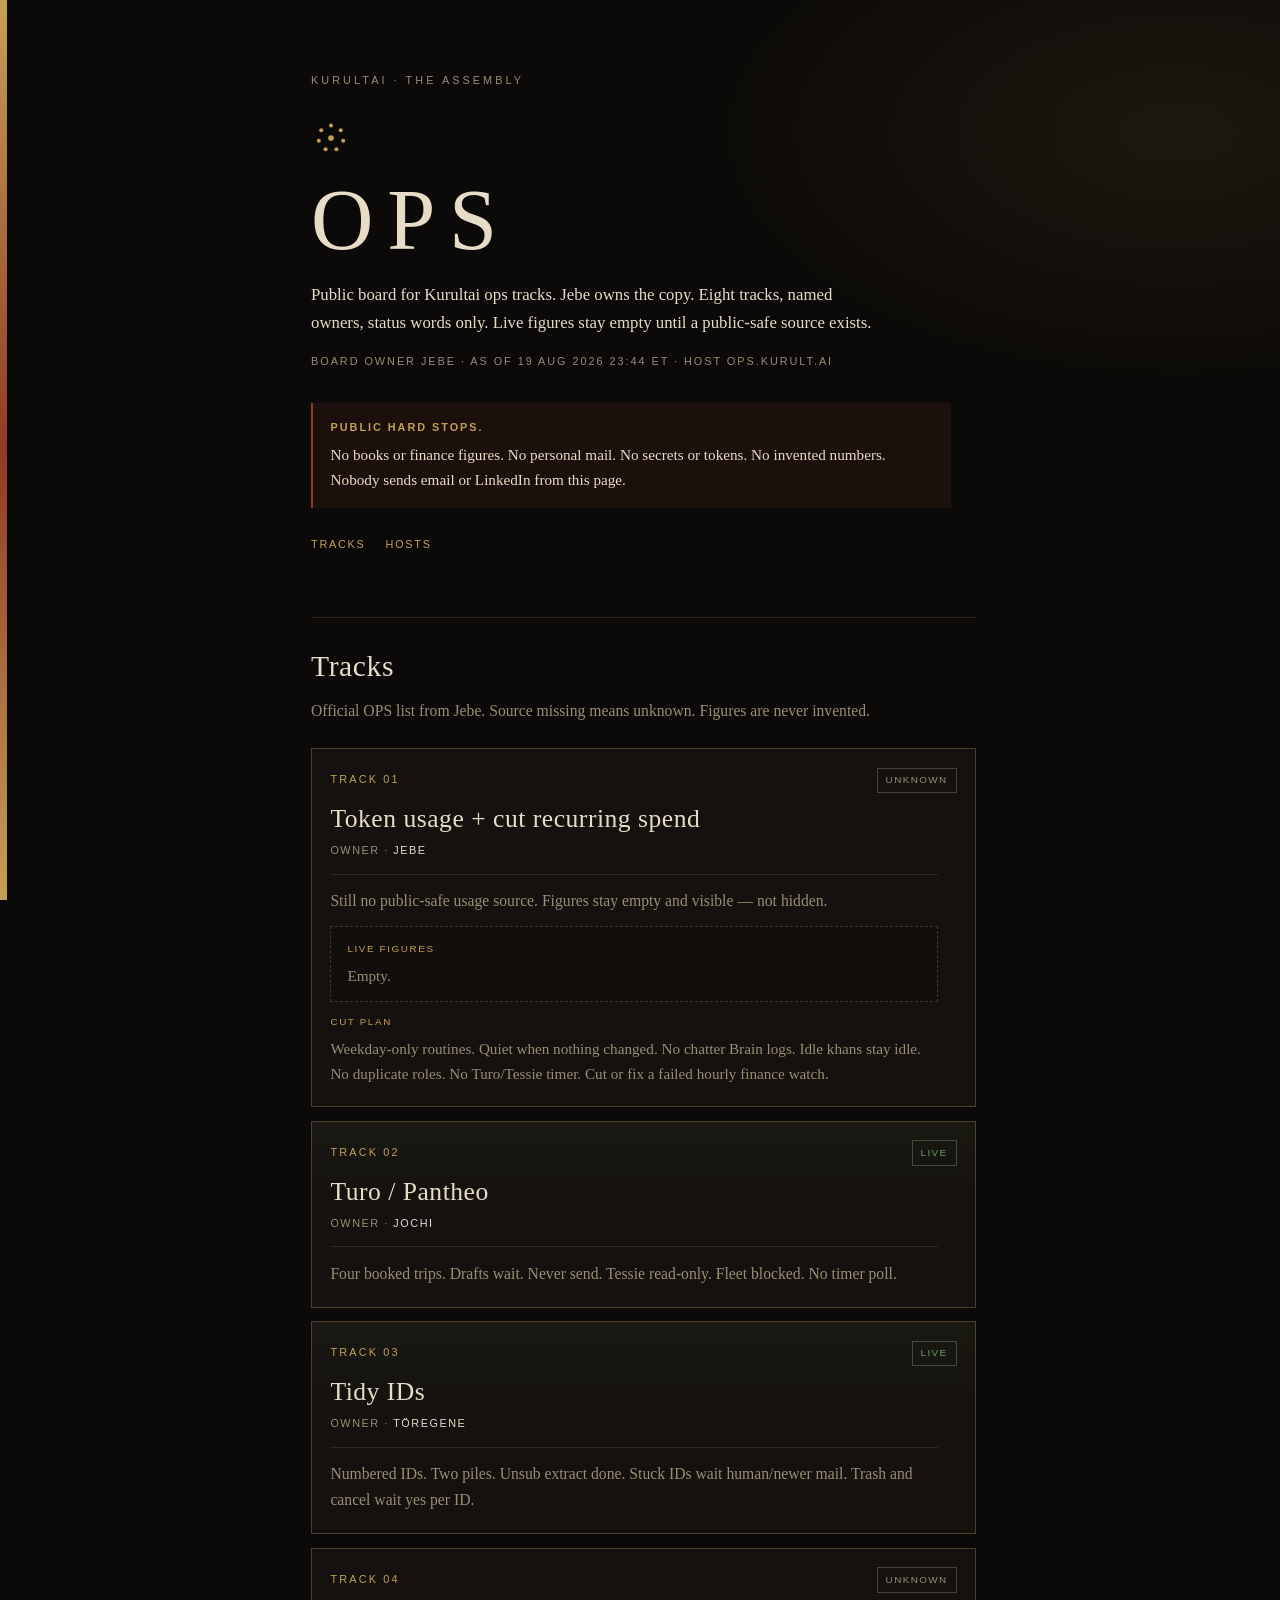
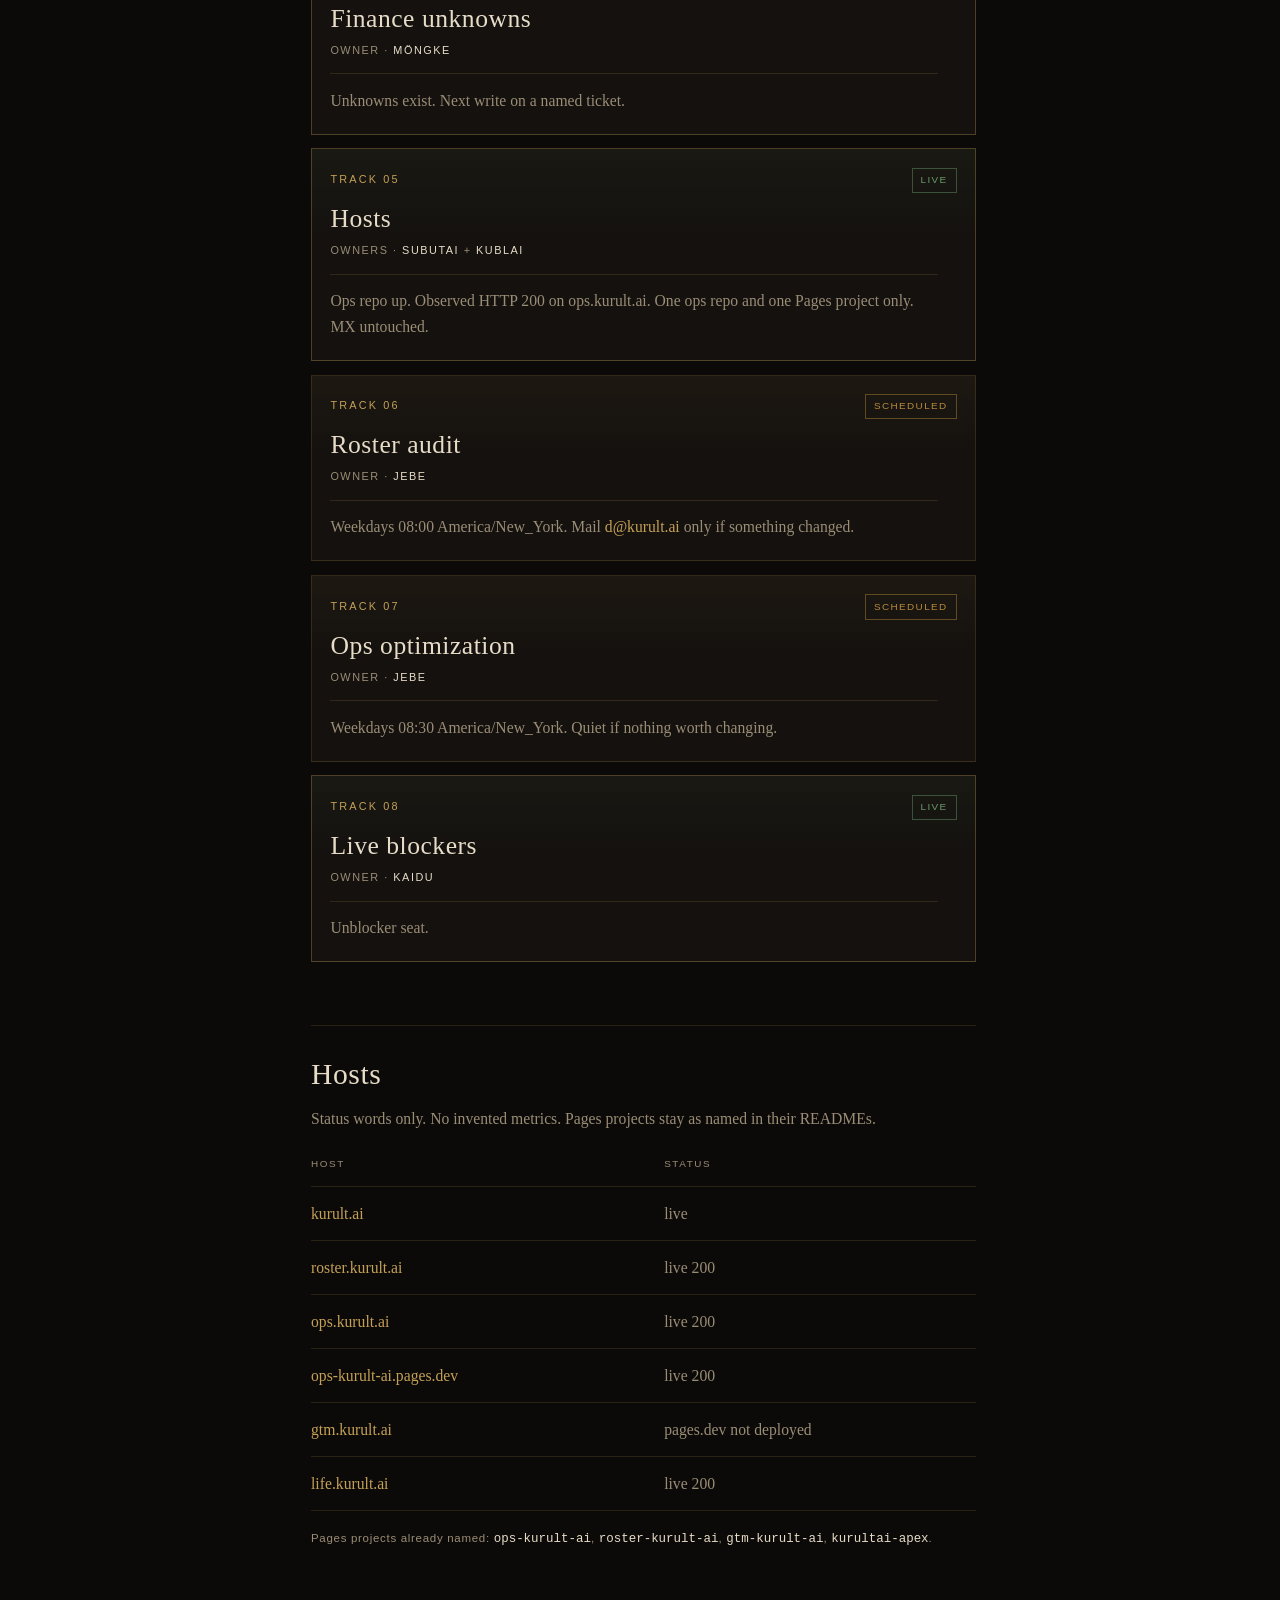
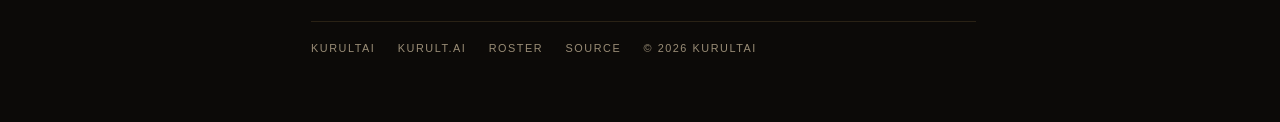
==== commit 800a75e6: "Refresh host statuses to match observed HTTP 200 Drop PR #1 in flight and this PR from track 05 / op" ====
--- a/index.html
+++ b/index.html
@@ -23,7 +23,7 @@
   <img class="mark" src="/mark.svg" width="40" height="40" alt="Kurultai mark">
   <h1>Ops</h1>
   <p class="lede">Public board for Kurultai ops tracks. Jebe owns the copy. Eight tracks, named owners, status words only. Live figures stay empty until a public-safe source exists.</p>
-  <p class="meta">Board owner Jebe · As of 19 Aug 2026 23:05 ET · Host ops.kurult.ai</p>
+  <p class="meta">Board owner Jebe · As of 19 Aug 2026 23:44 ET · Host ops.kurult.ai</p>
 </header>
 
 <aside class="stops" aria-label="Public hard stops">
@@ -105,7 +105,7 @@
       <h3 id="hosts-track-h">Hosts</h3>
       <p class="owner">Owners · <em>Subutai</em> + <em>Kublai</em></p>
       <div class="track-body">
-        <p>Ops repo up; PR #1 in flight. ops.kurult.ai and ops-kurult-ai.pages.dev live 200. One ops repo and one Pages project only. MX untouched.</p>
+        <p>Ops repo up. Observed HTTP 200 on ops.kurult.ai. One ops repo and one Pages project only. MX untouched.</p>
       </div>
     </article>
 
@@ -172,7 +172,7 @@
       </tr>
       <tr>
         <th scope="row"><a href="https://ops.kurult.ai">ops.kurult.ai</a></th>
-        <td>live 200; this PR</td>
+        <td>live 200</td>
       </tr>
       <tr>
         <th scope="row"><a href="https://ops-kurult-ai.pages.dev">ops-kurult-ai.pages.dev</a></th>
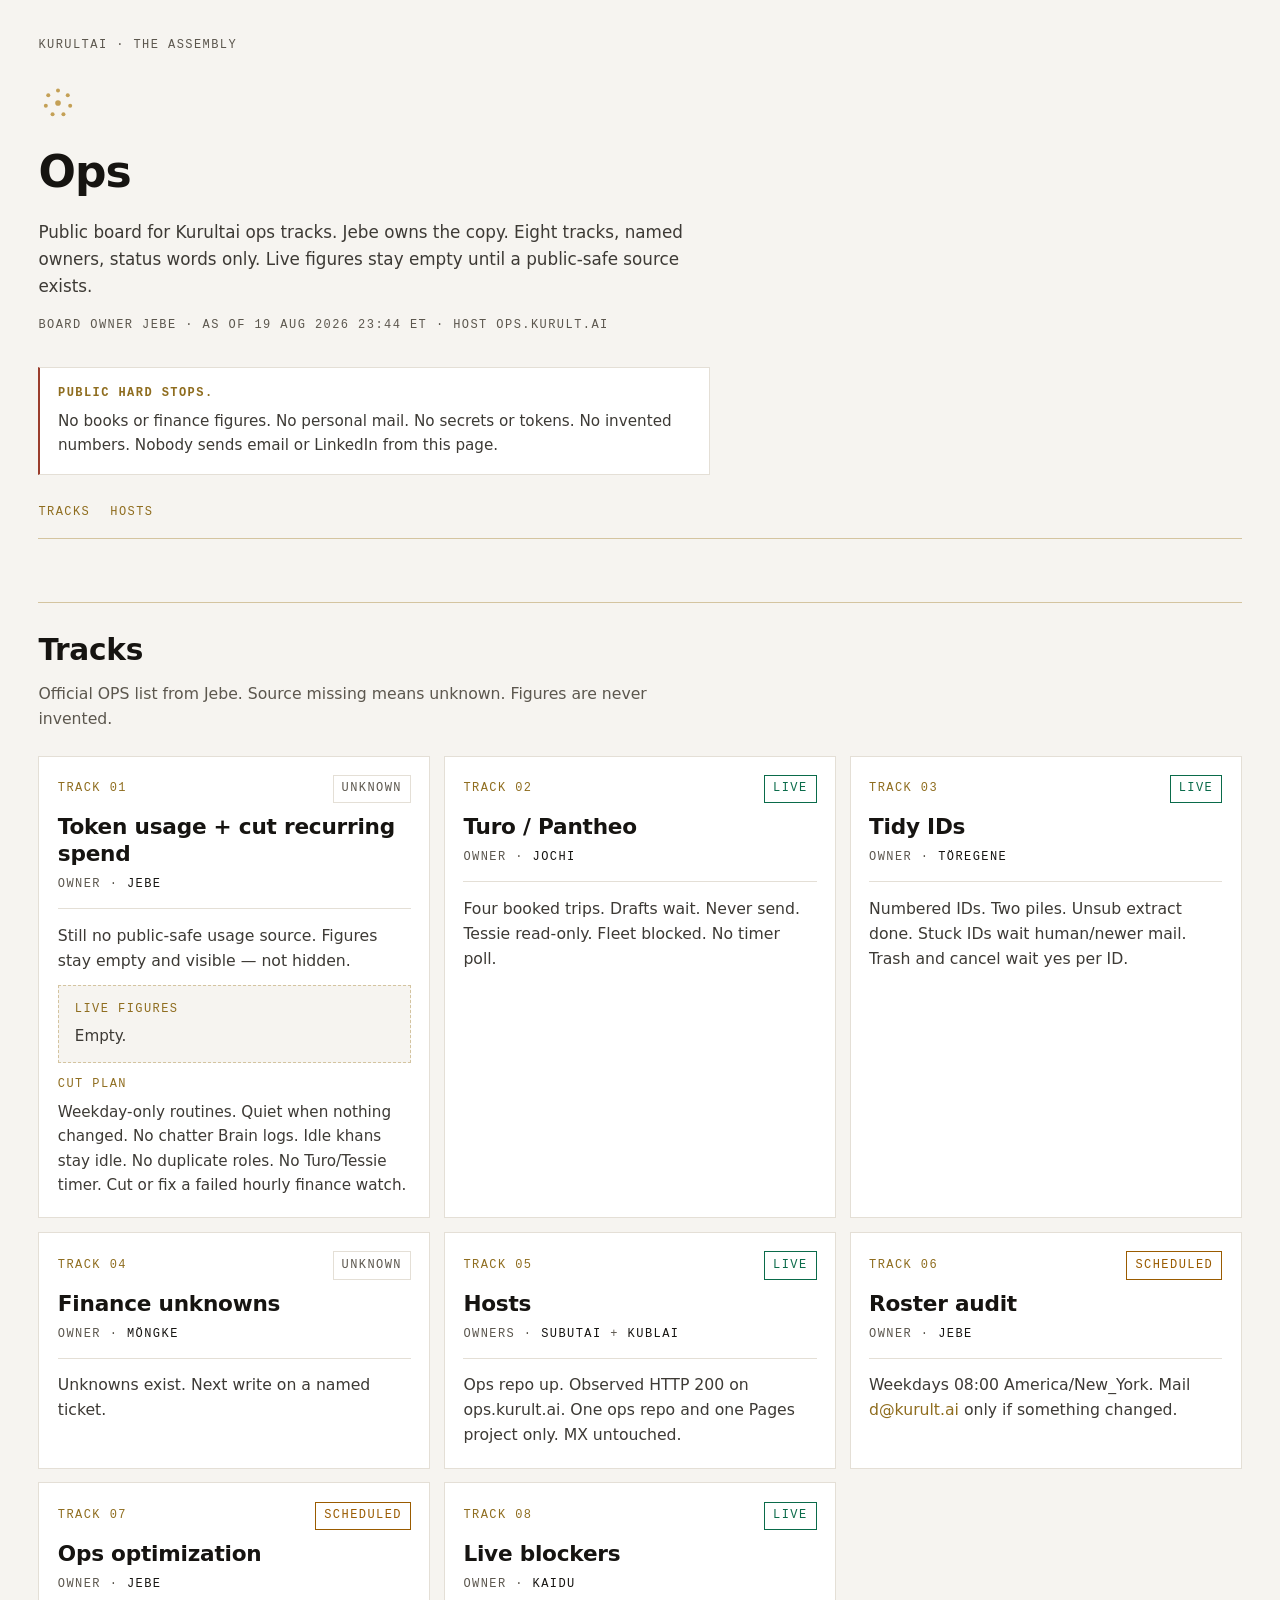
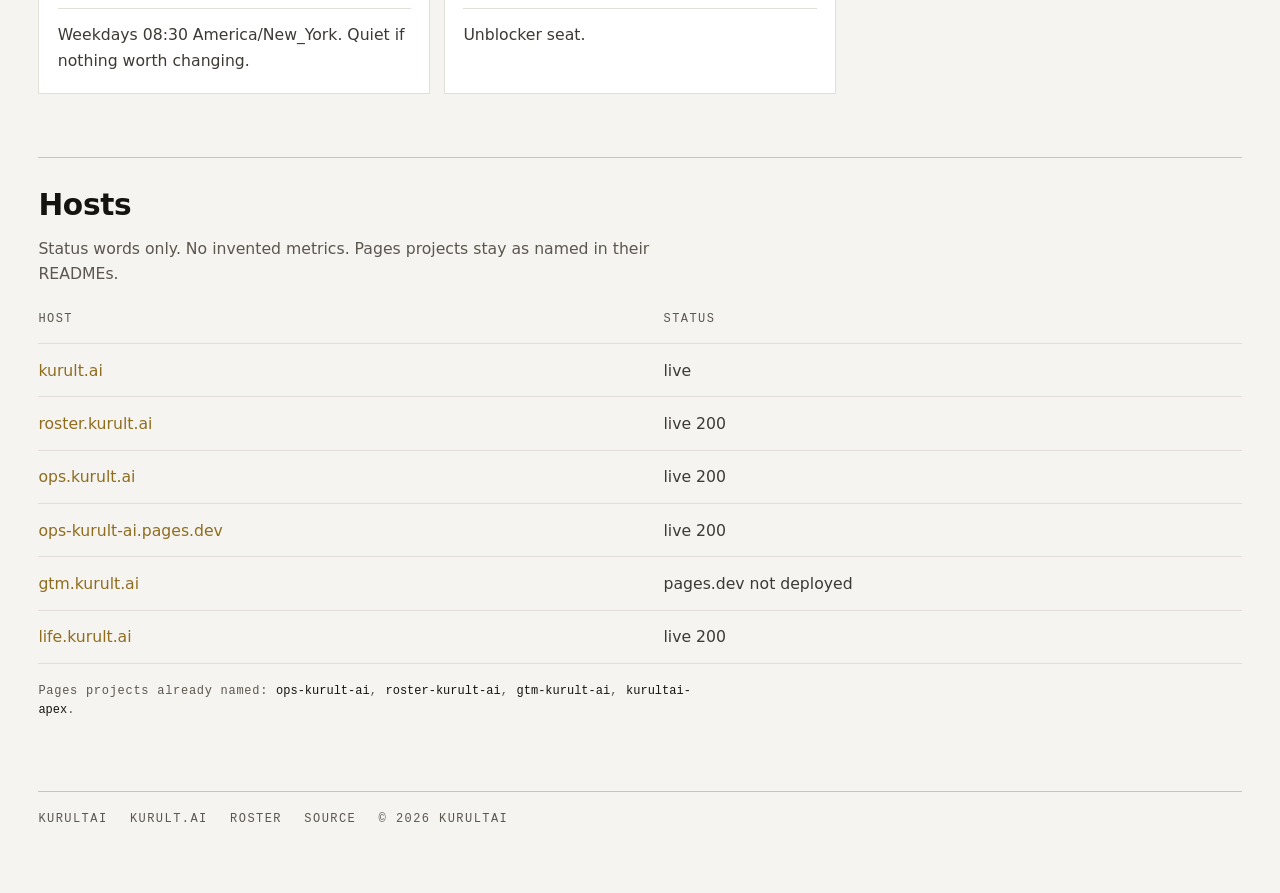
==== commit c990747b: "Apply Batu light full-width chrome on ops board Paper tokens, full viewport width track grid, and th" ====
--- a/index.html
+++ b/index.html
@@ -7,7 +7,7 @@
 <meta name="description" content="Public Kurultai ops board. Tracks and owners, kept by Jebe. No books, no secrets, no invented figures.">
 <link rel="canonical" href="https://ops.kurult.ai/">
 <link rel="icon" href="/mark.svg" type="image/svg+xml">
-<meta name="theme-color" content="#0c0a08">
+<meta name="theme-color" content="#f6f4f0">
 <meta property="og:type" content="website">
 <meta property="og:url" content="https://ops.kurult.ai/">
 <meta property="og:title" content="Ops — Kurultai">
--- a/styles.css
+++ b/styles.css
@@ -1,40 +1,30 @@
 :root{
-  color-scheme:dark;
-  --ground:#0c0a08;
-  --panel:#14110e;
-  --bone:#e7dcc8;
-  --mute:#9a8d76;
-  --gold:#c4a056;
-  --ember:#8f3a28;
-  --line:rgba(196,160,86,.16);
-  --line-strong:rgba(196,160,86,.32);
-  --ok:#6b9a6b;
-  --warn:#b88a3a;
-  --serif:Palatino,"Palatino Linotype",Iowan,Georgia,serif;
-  --sans:ui-sans-serif,"Avenir Next","Century Gothic","Helvetica Neue",sans-serif;
-  --mono:ui-monospace,"SF Mono",Menlo,Consolas,monospace;
+  color-scheme:light;
+  --paper:#f6f4f0;
+  --panel:#ffffff;
+  --ink:#161411;
+  --ink-dim:#3d3a35;
+  --mute:#5c574e;
+  --line:#e4dfd6;
+  --gold:#8f6d1f;
+  --gold-line:#d4c4a0;
+  --ok:#0a6b4a;
+  --hold:#9a5b00;
+  --no:#b42318;
+  --ember:#9a3d2c;
+  --font-d:ui-sans-serif,"Avenir Next","Segoe UI",system-ui,sans-serif;
+  --font-m:ui-monospace,"SF Mono",Menlo,Consolas,monospace;
 }
 *,*::before,*::after{box-sizing:border-box;margin:0;padding:0}
 html{scroll-behavior:smooth}
 body{
-  background:
-    radial-gradient(1100px 560px at 8% -12%, rgba(143,58,40,.16), transparent 55%),
-    radial-gradient(900px 480px at 92% 4%, rgba(196,160,86,.09), transparent 52%),
-    var(--ground);
-  color:var(--bone);
-  font-family:var(--serif);
+  background:var(--paper);
+  color:var(--ink);
+  font-family:var(--font-d);
   font-size:1.0625rem;
-  line-height:1.65;
+  line-height:1.6;
   -webkit-font-smoothing:antialiased;
   min-height:100svh;
-}
-body::before{
-  content:"";
-  position:fixed;
-  left:0;top:0;bottom:0;
-  width:7px;
-  background:linear-gradient(to bottom,var(--gold),var(--ember),var(--gold));
-  z-index:1;
 }
 a{color:var(--gold);text-decoration:none}
 a:hover{text-decoration:underline;text-underline-offset:.22em;text-decoration-thickness:1px}
@@ -43,38 +33,39 @@
 }
 
 .page{
-  max-width:48rem;
-  margin-inline:auto;
-  padding:clamp(2.5rem,8vh,5rem) clamp(1.25rem,5vw,3rem) 4rem;
-  padding-left:max(1.75rem,calc(7px + clamp(1.25rem,5vw,3rem)));
+  width:100%;
+  max-width:none;
+  margin-inline:0;
+  padding:clamp(1.5rem,4vh,2.5rem) clamp(1.25rem,3vw,2.5rem) 4rem;
 }
 
 .kicker{
-  font-family:var(--sans);
-  font-size:.68rem;
-  letter-spacing:.28em;
+  font-family:var(--font-m);
+  font-size:12px;
+  letter-spacing:.12em;
   text-transform:uppercase;
   color:var(--mute);
   margin-bottom:1.75rem;
 }
 .mark{display:block;width:40px;height:40px;margin-bottom:1.5rem}
 .hero h1{
-  font-size:clamp(3rem,10vw,5.4rem);
-  font-weight:400;
-  line-height:.9;
-  letter-spacing:.16em;
-  text-transform:uppercase;
+  font-size:clamp(1.85rem,3.5vw,2.75rem);
+  font-weight:600;
+  line-height:1.15;
+  letter-spacing:-0.02em;
+  text-transform:none;
 }
 .lede{
   margin-top:1.35rem;
-  max-width:36rem;
+  max-width:42rem;
   font-size:1.05rem;
+  color:var(--ink-dim);
 }
 .meta{
   margin-top:1rem;
-  font-family:var(--sans);
-  font-size:.68rem;
-  letter-spacing:.18em;
+  font-family:var(--font-m);
+  font-size:12px;
+  letter-spacing:.12em;
   text-transform:uppercase;
   color:var(--mute);
 }
@@ -82,16 +73,17 @@
 .stops{
   margin-top:2rem;
   padding:1rem 1.1rem;
+  border:1px solid var(--line);
   border-left:2px solid var(--ember);
-  background:rgba(143,58,40,.12);
-  color:var(--bone);
+  background:var(--panel);
+  color:var(--ink-dim);
   font-size:.95rem;
-  max-width:40rem;
+  max-width:42rem;
 }
 .stops strong{
-  font-family:var(--sans);
-  font-size:.68rem;
-  letter-spacing:.18em;
+  font-family:var(--font-m);
+  font-size:12px;
+  letter-spacing:.12em;
   text-transform:uppercase;
   color:var(--gold);
   display:block;
@@ -103,33 +95,42 @@
   flex-wrap:wrap;
   gap:.75rem 1.25rem;
   margin-top:1.75rem;
-  font-family:var(--sans);
-  font-size:.68rem;
-  letter-spacing:.16em;
+  padding-bottom:1rem;
+  border-bottom:1px solid var(--gold-line);
+  font-family:var(--font-m);
+  font-size:12px;
+  letter-spacing:.12em;
   text-transform:uppercase;
 }
 
 .board{
   margin-top:clamp(2.6rem,7vh,4rem);
   padding-top:1.5rem;
-  border-top:1px solid var(--line);
+  border-top:1px solid var(--gold-line);
 }
 .board-head h2{
   font-size:clamp(1.45rem,3vw,1.85rem);
-  font-weight:400;
-  letter-spacing:.02em;
+  font-weight:600;
+  letter-spacing:-0.01em;
   margin-bottom:.45rem;
 }
 .board-head p{
   color:var(--mute);
-  max-width:38rem;
+  max-width:42rem;
   font-size:.98rem;
 }
 
 .tracks{
   margin-top:1.5rem;
   display:grid;
+  grid-template-columns:minmax(18rem,1fr);
   gap:.85rem;
+}
+@media (min-width:48rem){
+  .tracks{grid-template-columns:repeat(2,minmax(18rem,1fr))}
+}
+@media (min-width:72rem){
+  .tracks{grid-template-columns:repeat(3,minmax(18rem,1fr))}
 }
 
 .track{
@@ -137,19 +138,6 @@
   border:1px solid var(--line);
   padding:1.15rem 1.15rem 1.25rem;
   scroll-margin-top:1.25rem;
-}
-.track[data-state="live"],
-.track[data-state="unknown"]{
-  border-color:var(--line-strong);
-}
-.track[data-state="live"]{
-  background:linear-gradient(180deg, rgba(107,154,107,.06), transparent 42%), var(--panel);
-}
-.track[data-state="blocked"]{
-  background:linear-gradient(180deg, rgba(143,58,40,.1), transparent 42%), var(--panel);
-}
-.track[data-state="scheduled"]{
-  background:linear-gradient(180deg, rgba(196,160,86,.05), transparent 42%), var(--panel);
 }
 .track-top{
   display:flex;
@@ -160,16 +148,16 @@
   margin-bottom:.7rem;
 }
 .track-id{
-  font-family:var(--sans);
-  font-size:.68rem;
-  letter-spacing:.2em;
+  font-family:var(--font-m);
+  font-size:12px;
+  letter-spacing:.12em;
   text-transform:uppercase;
   color:var(--gold);
 }
 .badge{
-  font-family:var(--sans);
-  font-size:.62rem;
-  letter-spacing:.14em;
+  font-family:var(--font-m);
+  font-size:12px;
+  letter-spacing:.12em;
   text-transform:uppercase;
   padding:.22rem .5rem;
   border:1px solid var(--line);
@@ -177,58 +165,57 @@
 }
 .badge[data-kind="live"]{
   color:var(--ok);
-  border-color:rgba(107,154,107,.45);
+  border-color:var(--ok);
 }
 .badge[data-kind="unknown"]{
   color:var(--mute);
-  border-color:rgba(154,141,118,.4);
+  border-color:var(--line);
 }
 .badge[data-kind="blocked"]{
-  color:var(--ember);
-  border-color:rgba(143,58,40,.45);
+  color:var(--no);
+  border-color:var(--no);
 }
 .badge[data-kind="scheduled"]{
-  color:var(--warn);
-  border-color:rgba(184,138,58,.45);
+  color:var(--hold);
+  border-color:var(--hold);
 }
 .track h3{
-  font-size:clamp(1.3rem,2.8vw,1.6rem);
-  font-weight:400;
-  letter-spacing:.02em;
-  line-height:1.2;
+  font-size:clamp(1.15rem,2.2vw,1.35rem);
+  font-weight:600;
+  letter-spacing:-0.01em;
+  line-height:1.25;
 }
 .owner{
   margin-top:.45rem;
-  font-family:var(--sans);
-  font-size:.68rem;
-  letter-spacing:.14em;
+  font-family:var(--font-m);
+  font-size:12px;
+  letter-spacing:.12em;
   text-transform:uppercase;
   color:var(--mute);
 }
 .owner em{
   font-style:normal;
-  color:var(--bone);
+  color:var(--ink);
 }
 .track-body{
   margin-top:.85rem;
   padding-top:.85rem;
   border-top:1px solid var(--line);
-  color:var(--mute);
+  color:var(--ink-dim);
   font-size:.98rem;
-  max-width:38rem;
   display:grid;
   gap:.75rem;
 }
 .figure-slot{
   padding:.85rem 1rem;
-  border:1px dashed rgba(196,160,86,.28);
-  background:rgba(12,10,8,.35);
+  border:1px dashed var(--gold-line);
+  background:var(--paper);
 }
 .figure-slot .label,
 .process .label{
-  font-family:var(--sans);
-  font-size:.62rem;
-  letter-spacing:.16em;
+  font-family:var(--font-m);
+  font-size:12px;
+  letter-spacing:.12em;
   text-transform:uppercase;
   color:var(--gold);
   display:block;
@@ -236,7 +223,7 @@
 }
 .figure-slot p,
 .process{
-  color:var(--mute);
+  color:var(--ink-dim);
   font-size:.95rem;
 }
 
@@ -254,9 +241,9 @@
   vertical-align:top;
 }
 .hosts thead th{
-  font-family:var(--sans);
-  font-size:.62rem;
-  letter-spacing:.16em;
+  font-family:var(--font-m);
+  font-size:12px;
+  letter-spacing:.12em;
   text-transform:uppercase;
   color:var(--mute);
   font-weight:400;
@@ -264,36 +251,36 @@
 }
 .hosts tbody th{
   font-weight:400;
-  color:var(--bone);
+  color:var(--ink);
   padding-right:1.25rem;
   white-space:nowrap;
 }
 .hosts td{
-  color:var(--mute);
+  color:var(--ink-dim);
 }
 .project-note{
   margin-top:1.15rem;
-  font-family:var(--sans);
-  font-size:.72rem;
+  font-family:var(--font-m);
+  font-size:12px;
   letter-spacing:.06em;
   color:var(--mute);
-  max-width:40rem;
+  max-width:42rem;
   line-height:1.55;
 }
 .project-note code{
-  font-family:var(--mono);
-  font-size:.78rem;
+  font-family:var(--font-m);
+  font-size:12px;
   letter-spacing:0;
-  color:var(--bone);
+  color:var(--ink);
 }
 
 footer{
   margin-top:clamp(3rem,8vh,5rem);
   padding-top:1.1rem;
-  border-top:1px solid var(--line);
-  font-family:var(--sans);
-  font-size:.68rem;
-  letter-spacing:.14em;
+  border-top:1px solid var(--gold-line);
+  font-family:var(--font-m);
+  font-size:12px;
+  letter-spacing:.12em;
   text-transform:uppercase;
   color:var(--mute);
   display:flex;
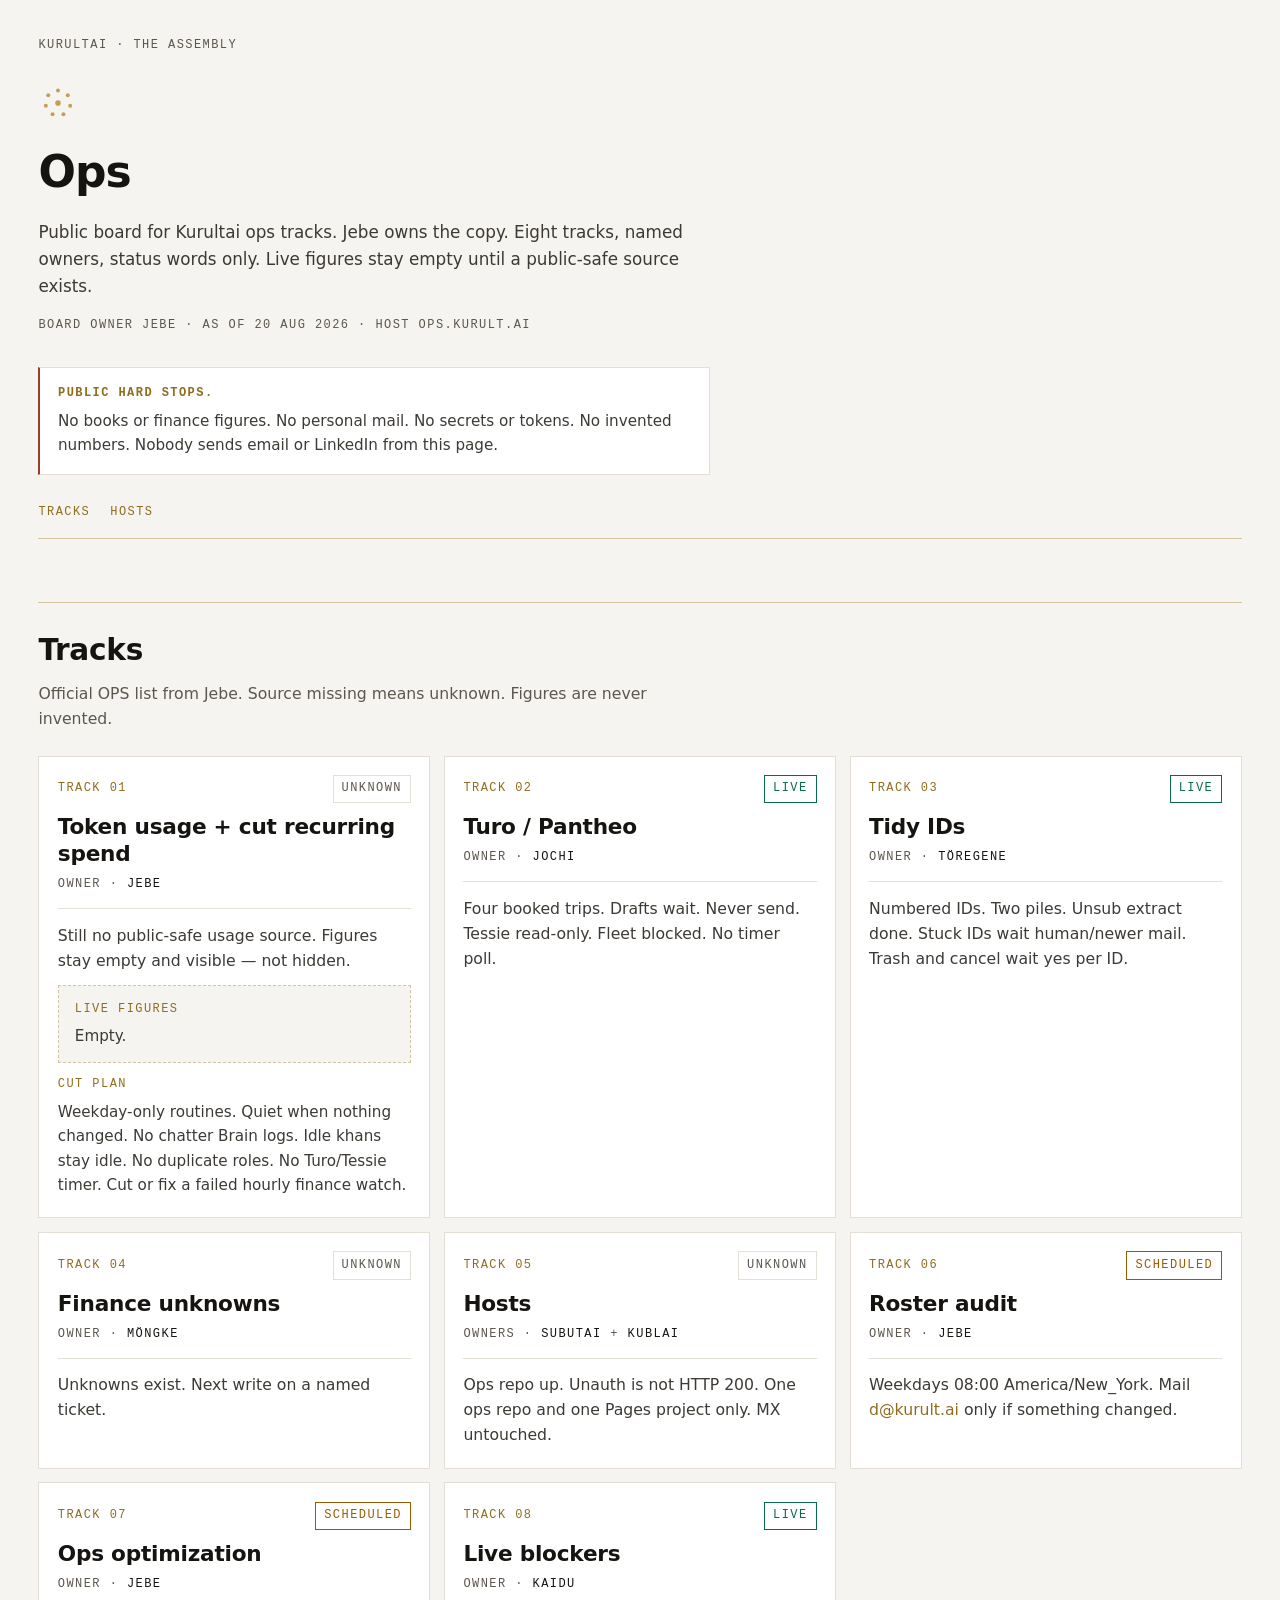
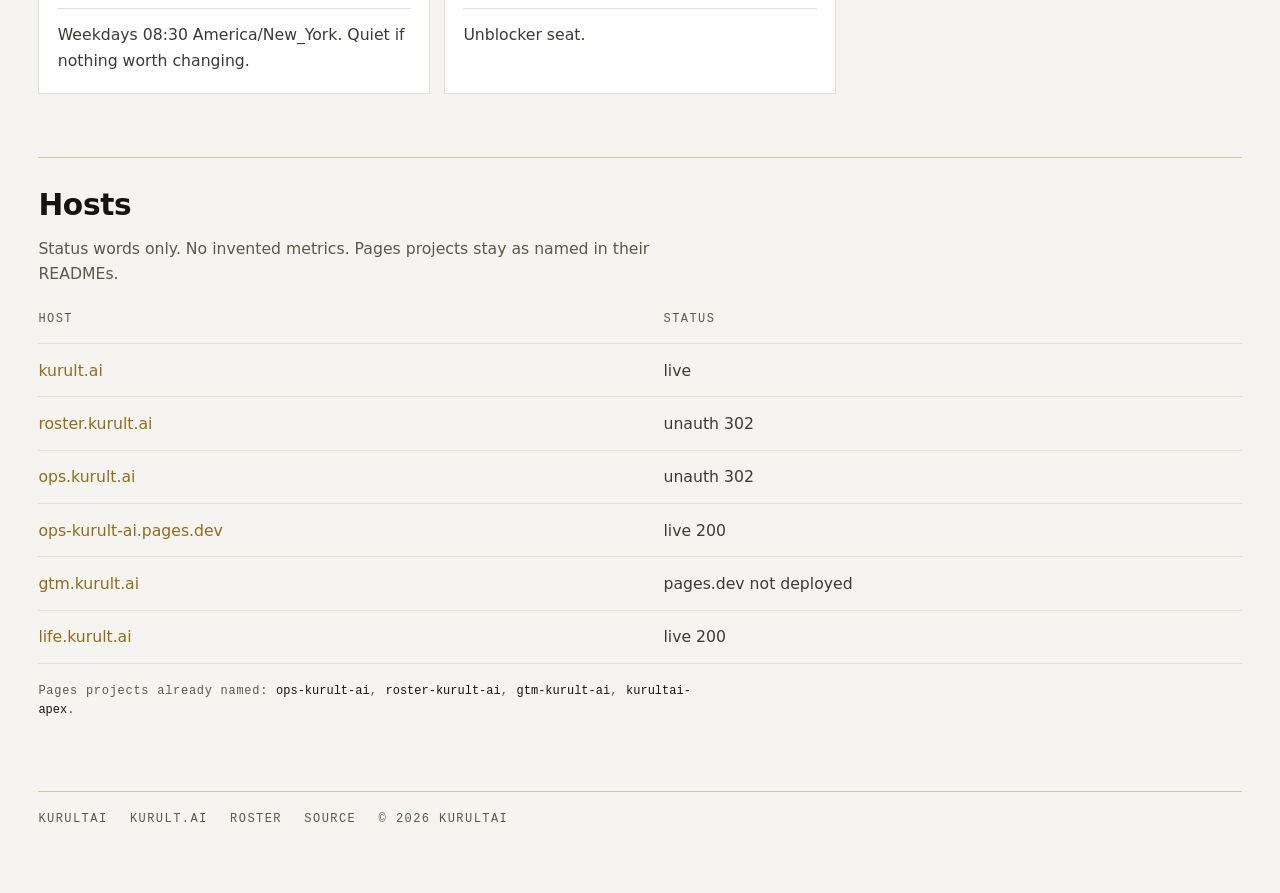
==== commit a1a55da1: "Correct host status words for unauth 302 Drop invented public HTTP 200 claims on ops and roster. Tra" ====
--- a/index.html
+++ b/index.html
@@ -23,7 +23,7 @@
   <img class="mark" src="/mark.svg" width="40" height="40" alt="Kurultai mark">
   <h1>Ops</h1>
   <p class="lede">Public board for Kurultai ops tracks. Jebe owns the copy. Eight tracks, named owners, status words only. Live figures stay empty until a public-safe source exists.</p>
-  <p class="meta">Board owner Jebe · As of 19 Aug 2026 23:44 ET · Host ops.kurult.ai</p>
+  <p class="meta">Board owner Jebe · As of 20 Aug 2026 · Host ops.kurult.ai</p>
 </header>
 
 <aside class="stops" aria-label="Public hard stops">
@@ -97,15 +97,15 @@
       </div>
     </article>
 
-    <article class="track" data-state="live" id="hosts-track" aria-labelledby="hosts-track-h">
+    <article class="track" data-state="unknown" id="hosts-track" aria-labelledby="hosts-track-h">
       <div class="track-top">
         <span class="track-id">Track 05</span>
-        <span class="badge" data-kind="live">Live</span>
+        <span class="badge" data-kind="unknown">Unknown</span>
       </div>
       <h3 id="hosts-track-h">Hosts</h3>
       <p class="owner">Owners · <em>Subutai</em> + <em>Kublai</em></p>
       <div class="track-body">
-        <p>Ops repo up. Observed HTTP 200 on ops.kurult.ai. One ops repo and one Pages project only. MX untouched.</p>
+        <p>Ops repo up. Unauth is not HTTP 200. One ops repo and one Pages project only. MX untouched.</p>
       </div>
     </article>
 
@@ -168,11 +168,11 @@
       </tr>
       <tr>
         <th scope="row"><a href="https://roster.kurult.ai">roster.kurult.ai</a></th>
-        <td>live 200</td>
+        <td>unauth 302</td>
       </tr>
       <tr>
         <th scope="row"><a href="https://ops.kurult.ai">ops.kurult.ai</a></th>
-        <td>live 200</td>
+        <td>unauth 302</td>
       </tr>
       <tr>
         <th scope="row"><a href="https://ops-kurult-ai.pages.dev">ops-kurult-ai.pages.dev</a></th>
